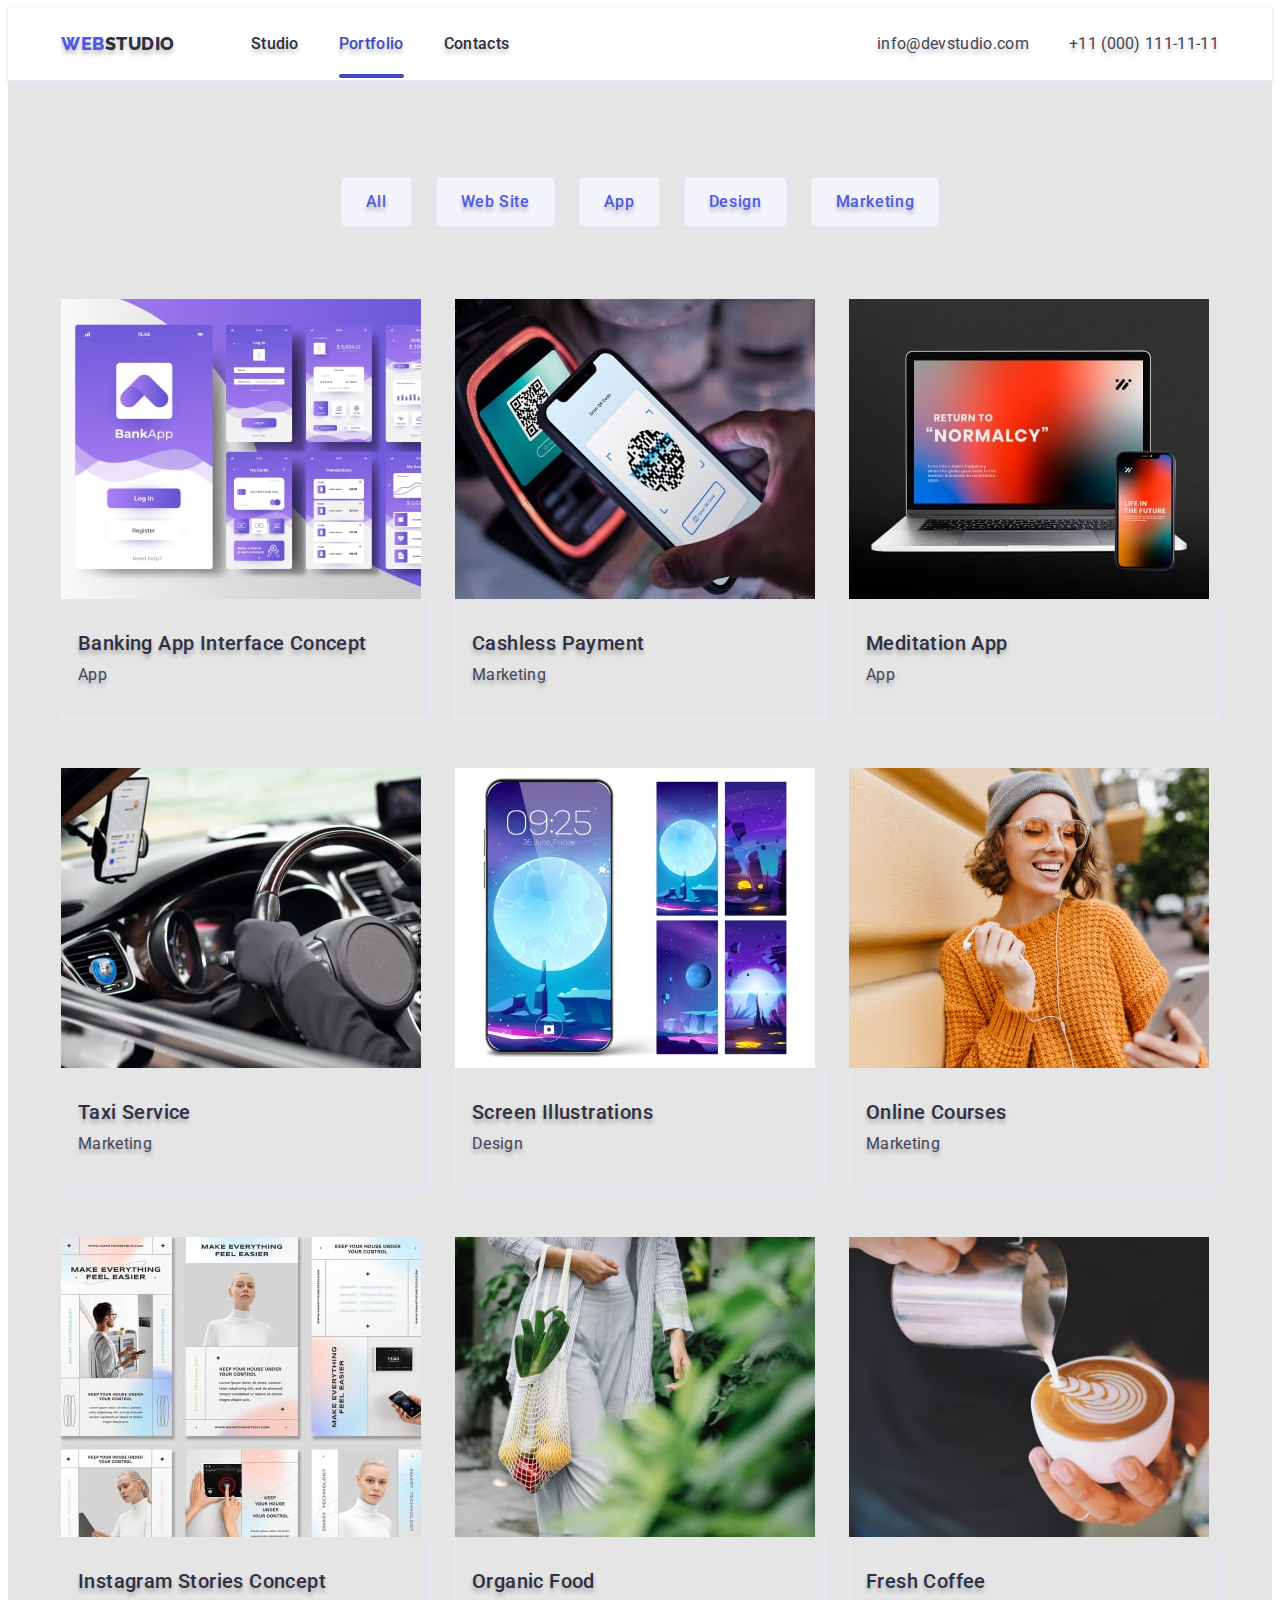
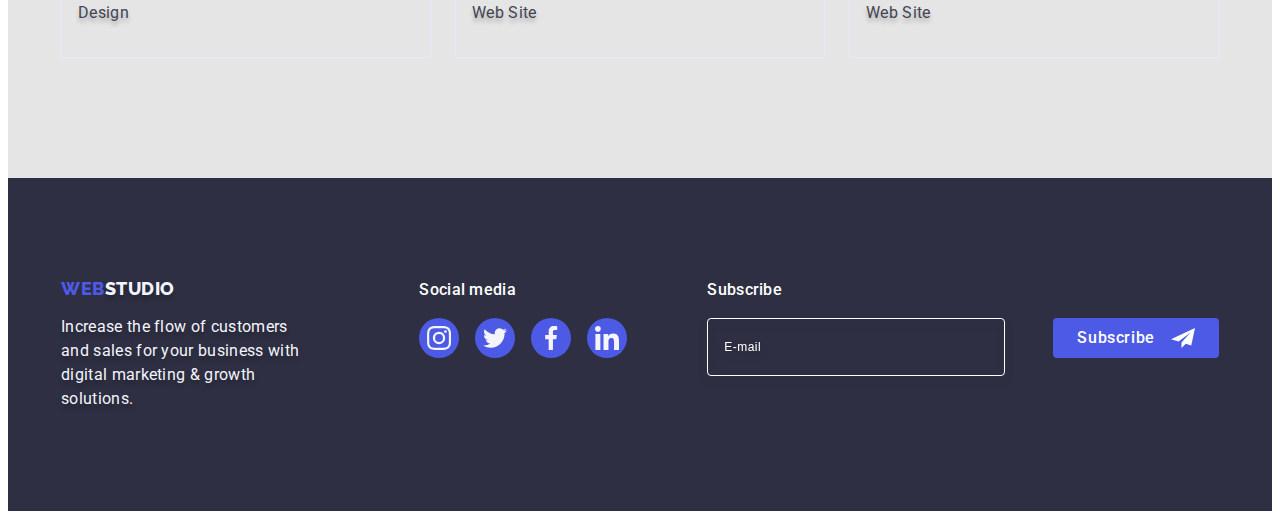
==== portfolio.html @ 4bad7f0a "Initial commit" ====
<!DOCTYPE html>
<html lang="en">
  <head>
    <meta charset="UTF-8" />
    <meta http-equiv="X-UA-Compatible" content="IE=edge" />
    <meta name="viewport" content="width=device-width, initial-scale=1.0" />
    <title>Portfolio</title>
    <link rel="preconnect" href="https://fonts.googleapis.com" />
    <link rel="preconnect" href="https://fonts.gstatic.com" crossorigin />
    <link
      href="https://fonts.googleapis.com/css2?family=Raleway:wght@800&family=Roboto:wght@400;500;700;900&display=swap"
      rel="stylesheet"
    />
    <link
      rel="stylesheet"
      href="https://cdnjs.cloudflare.com/ajax/libs/modern-normalize/2.0.0/modern-normalize.min.css"
      integrity="sha512-4xo8blKMVCiXpTaLzQSLSw3KFOVPWhm/TRtuPVc4WG6kUgjH6J03IBuG7JZPkcWMxJ5huwaBpOpnwYElP/m6wg=="
      crossorigin="anonymous"
      referrerpolicy="no-referrer"
    />
    <link rel="stylesheet" href="./css/styles.css" />
  </head>
  <body>
    <!-- Head_Portfolio -->
    <header class="header">
      <!-- Logotype -->
      <div class="container header-container">
        <nav class="navigation">
          <a class="style link" href="./index.html"
            >Web<span class="logo link">Studio</span></a
          >
          <!-- Menu navigation -->
          <ul class="menu list">
            <li class="menu-item">
              <a class="header-menu link" href="./index.html">Studio</a>
            </li>
            <li class="menu-item">
              <a class="header-menu link current" href="./portfolio.html"
                >Portfolio</a
              >
            </li>
            <li class="menu-item">
              <a class="header-menu link" href="">Contacts</a>
            </li>
          </ul>
        </nav>
        <!-- Contacts -->
        <address class="address">
          <ul class="address-contact list">
            <li class="address-item">
              <a class="contact link" href="mailto:info@devstudio.com"
                >info@devstudio.com</a
              >
            </li>
            <li class="address-item">
              <a class="contact link" href="tel:+110001111111"
                >+11 (000) 111-11-11</a
              >
            </li>
          </ul>
        </address>
      </div>
    </header>
    <!-- Filter Portfolio  -->
    <main class="portfolio-hero">
      <!-- Section_1_Portfolio-button -->
      <section class="commercial">
        <div class="container portfolio-container">
          <h1 class="visually-hidden">portfolio</h1>
          <ul class="portfolio-list list">
            <li class="portfolio-item">
              <button type="button" class="portfolio-btn">All</button>
            </li>
            <li class="portfolio-item">
              <button type="button" class="portfolio-btn">Web Site</button>
            </li>
            <li class="portfolio-item">
              <button type="button" class="portfolio-btn">App</button>
            </li>
            <li class="portfolio-item">
              <button type="button" class="portfolio-btn">Design</button>
            </li>
            <li class="portfolio-item">
              <button type="button" class="portfolio-btn">Marketing</button>
            </li>
          </ul>

          <!-- Section_2_Portfolio -->
          <ul class="commercial-list list">
            <li class="commercial-item">
              <a class="commercial-link link" href="./portfolio.html">
                <div class="commercial-box">
                  <img
                    class="commercial-image"
                    src="./images/maket_bankapp-min.jpg"
                    alt="Maket Bankapp photo"
                    width="360"
                    height="300"
                  />
                  <p class="commercial-text-box">
                    14 Stylish and User-Friendly App Design Concepts · Task
                    Manager App · Calorie Tracker App · Exotic Fruit Ecommerce
                    App · Cloud Storage App
                  </p>
                </div>
                <div class="commercial-portfolio">
                  <h2 class="commercial-subtitle">
                    Banking App Interface Concept
                  </h2>
                  <p class="commercial-text">App</p>
                </div>
              </a>
            </li>
            <li class="commercial-item">
              <a class="commercial-link link" href="./portfolio.html">
                <div class="commercial-box">
                  <img
                    class="commercial-image"
                    src="./images/qrscan-mobil.jpg"
                    alt="QR-scan Mobil"
                    width="360"
                    height="300"
                  />
                  <p class="commercial-text-box">
                    14 Stylish and User-Friendly App Design Concepts · Task
                    Manager App · Calorie Tracker App · Exotic Fruit Ecommerce
                    App · Cloud Storage App
                  </p>
                </div>
                <div class="commercial-portfolio">
                  <h2 class="commercial-subtitle">Cashless Payment</h2>
                  <p class="commercial-text">Marketing</p>
                </div>
              </a>
            </li>
            <li class="commercial-item">
              <a class="commercial-link link" href="./portfolio.html">
                <div class="commercial-box">
                  <img
                    class="commercial-image"
                    src="./images/pc_and_mobile.jpg"
                    alt="PC and Mobile"
                    width="360"
                    height="300"
                  />
                  <p class="commercial-text-box">
                    14 Stylish and User-Friendly App Design Concepts · Task
                    Manager App · Calorie Tracker App · Exotic Fruit Ecommerce
                    App · Cloud Storage App
                  </p>
                </div>
                <div class="commercial-portfolio">
                  <h2 class="commercial-subtitle">Meditation App</h2>
                  <p class="commercial-text">App</p>
                </div>
              </a>
            </li>

            <!-- Section_3_Portfolio -->

            <li class="commercial-item">
              <a class="commercial-link link" href="./portfolio.html">
                <div class="commercial-box">
                  <img
                    class="commercial-image"
                    src="./images/autogps.jpg"
                    alt="Taxi"
                    width="360"
                    height="300"
                  />
                  <p class="commercial-text-box">
                    14 Stylish and User-Friendly App Design Concepts · Task
                    Manager App · Calorie Tracker App · Exotic Fruit Ecommerce
                    App · Cloud Storage App
                  </p>
                </div>
                <div class="commercial-portfolio">
                  <h2 class="commercial-subtitle">Taxi Service</h2>
                  <p class="commercial-text">Marketing</p>
                </div></a
              >
            </li>
            <li class="commercial-item">
              <a class="commercial-link link" href="./portfolio.html">
                <div class="commercial-box">
                  <img
                    class="commercial-image"
                    src="./images/mobile_phone_theme.jpg"
                    alt="Mobile Theme"
                    width="360"
                    height="300"
                  />
                  <p class="commercial-text-box">
                    14 Stylish and User-Friendly App Design Concepts · Task
                    Manager App · Calorie Tracker App · Exotic Fruit Ecommerce
                    App · Cloud Storage App
                  </p>
                </div>
                <div class="commercial-portfolio">
                  <h2 class="commercial-subtitle">Screen Illustrations</h2>
                  <p class="commercial-text">Design</p>
                </div></a
              >
            </li>
            <li class="commercial-item">
              <a class="commercial-link link" href="./portfolio.html">
                <div class="commercial-box">
                  <img
                    class="commercial-image"
                    src="./images/girl_and_phone.jpg"
                    alt="girl and WiFi"
                    width="360"
                    height="300"
                  />
                  <p class="commercial-text-box">
                    14 Stylish and User-Friendly App Design Concepts · Task
                    Manager App · Calorie Tracker App · Exotic Fruit Ecommerce
                    App · Cloud Storage App
                  </p>
                </div>
                <div class="commercial-portfolio">
                  <h2 class="commercial-subtitle">Online Courses</h2>
                  <p class="commercial-text">Marketing</p>
                </div></a
              >
            </li>

            <!-- Section_4_Portfolio -->

            <li class="commercial-item">
              <a class="commercial-link link" href="./portfolio.html">
                <div class="commercial-box">
                  <img
                    class="commercial-image"
                    src="./images/smart_house.jpg"
                    alt="Smart House"
                    width="360"
                    height="300"
                  />
                  <p class="commercial-text-box">
                    14 Stylish and User-Friendly App Design Concepts · Task
                    Manager App · Calorie Tracker App · Exotic Fruit Ecommerce
                    App · Cloud Storage App
                  </p>
                </div>
                <div class="commercial-portfolio">
                  <h2 class="commercial-subtitle">Instagram Stories Concept</h2>
                  <p class="commercial-text">Design</p>
                </div></a
              >
            </li>
            <li class="commercial-item">
              <a class="commercial-link link" href="./portfolio.html">
                <div class="commercial-box">
                  <img
                    class="commercial-image"
                    src="./images/products.jpg"
                    alt="Products"
                    width="360"
                    height="300"
                  />
                  <p class="commercial-text-box">
                    14 Stylish and User-Friendly App Design Concepts · Task
                    Manager App · Calorie Tracker App · Exotic Fruit Ecommerce
                    App · Cloud Storage App
                  </p>
                </div>
                <div class="commercial-portfolio">
                  <h2 class="commercial-subtitle">Organic Food</h2>
                  <p class="commercial-text">Web Site</p>
                </div></a
              >
            </li>
            <li class="commercial-item">
              <a class="commercial-link link" href="./portfolio.html">
                <div class="commercial-box">
                  <img
                    class="commercial-image"
                    src="./images/cappuccino.jpg"
                    alt="Cappuccino"
                    width="360"
                    height="300"
                  />
                  <p class="commercial-text-box">
                    14 Stylish and User-Friendly App Design Concepts · Task
                    Manager App · Calorie Tracker App · Exotic Fruit Ecommerce
                    App · Cloud Storage App
                  </p>
                </div>
                <div class="commercial-portfolio">
                  <h2 class="commercial-subtitle">Fresh Coffee</h2>
                  <p class="commercial-text">Web Site</p>
                </div></a
              >
            </li>
          </ul>
        </div>
      </section>
    </main>
    <!-- Footer Portfolio  -->
    <footer class="footer">
      <div class="container footer-container">
        <div class="footer-section">
          <a class="style-footer link" href="./index.html"
            >Web<span class="logo-footer link">Studio</span></a
          >
          <p class="footer-text">
            Increase the flow of customers and sales for your business with
            digital marketing & growth solutions.
          </p>
        </div>
        <div class="footer-social-section">
          <p class="footer-social-text">Social media</p>
          <ul class="footer-social-list list">
            <li class="footer-social-item">
              <a class="footer-social-link link" href="">
                <svg class="social-icons" width="24" height="24">
                  <use href="./images/icons.svg#icon-instagram"></use>
                </svg>
              </a>
            </li>
            <li class="footer-social-item">
              <a class="footer-social-link link" href="">
                <svg class="social-icons" width="24" height="24">
                  <use href="./images/icons.svg#icon-twitter"></use>
                </svg>
              </a>
            </li>
            <li class="footer-social-item">
              <a class="footer-social-link link" href="">
                <svg class="social-icons" width="24" height="24">
                  <use href="./images/icons.svg#icon-facebook"></use>
                </svg>
              </a>
            </li>
            <li class="footer-social-item">
              <a class="footer-social-link link" href=""
                ><svg class="social-icons" width="24" height="24">
                  <use href="./images/icons.svg#icon-linkedin"></use>
                </svg>
              </a>
            </li>
          </ul>
        </div>
        <div class="footer-fotm">
          <p class="footer-form-text">Subscribe</p>
          <form class="footer-form-form">
            <label class="footer-form-email" for="footer-email">
              <input
                class="footer-input"
                type="email"
                name="email"
                id="footer-email"
                placeholder="E-mail"
              />
            </label>
            <button type="submit" class="footer-form-button">
              Subscribe
              <svg class="icon-telegram" width="24" height="24">
                <use href="./images/icons.svg#icon-telegram"></use>
              </svg>
            </button>
          </form>
        </div>
      </div>
    </footer>
  </body>
</html>
---- css/styles.css ----
:root {
  --color-iris: #4d5ae5;
  --color-ocean: #404bbf;
  --color-green: #31d0aa;
  --color-slate: #434455;
  --color-light-slate: #8e8f99;
  --color-cornflower: #e7e9fc;
  --color-cloud: #f4f4fd;
  --color-grey: #2e2f42;
  --color-white: #ffffff;
  --color-dairy: #fcfcfc;
  --light-background: #e5e5e5;
  --transition: 250ms cubic-bezier(0.4, 0, 0.2, 1);
}

.visually-hidden {
  position: absolute;
  width: 1px;
  height: 1px;
  margin: -1px;
  border: 0;
  padding: 0;
  white-space: nowrap;
  clip-path: inset(100%);
  clip: rect(0 0 0 0);
  overflow: hidden;
}

/** Базовий стиль */
body {
  font-family: 'Roboto', sans-serif;
  font-size: 16px;
  color: var(--color-grey);
  color: var(--color-slate);
  background-color: var(--color-white);
}

p,
h1,
h2,
h3,
h4,
h5,
h6 {
  margin-top: 0;
  margin-bottom: 0;
}

ul {
  margin-top: 0;
  margin-bottom: 0;
  padding-left: 0;
}

img {
  display: block;
}

.container {
  width: 100px;
  min-width: 1158px;
  padding: 0 15px;
  margin: 0 auto;
}

.header-container {
  display: flex;
  justify-content: space-between;
}

.link {
  text-decoration: none;
}

.list {
  list-style-type: none;
}

.header {
  background-color: var(--color-white);
  border-bottom: 1px solid var(--color-cornflower);
  box-shadow: 0px 2px 1px rgba(46, 47, 66, 0.08),
    0px 1px 1px rgba(46, 47, 66, 0.16), 0px 1px 6px rgba(46, 47, 66, 0.08);
}

.navigation {
  display: flex;
  justify-content: space-between;
  align-items: center;
}

/**Оформлення логотипу */
.style {
  font-family: 'Raleway', sans-serif;
  font-size: 18px;
  text-transform: uppercase;
  font-weight: 800;
  line-height: 1.17;
  margin-right: 76px;
  display: inline-block;
  color: var(--color-iris);
  letter-spacing: 0.03em;
  text-shadow: 0px 4px 4px rgba(0, 0, 0, 0.25);
}

/** друга частина логотипу */
.logo {
  font-family: 'Raleway', sans-serif;
  font-style: normal;
  font-size: 18px;
  text-transform: uppercase;
  font-weight: 800;
  line-height: 1.17;
  letter-spacing: 0.03em;
  color: var(--color-grey);
  text-shadow: 0px 4px 4px rgba(0, 0, 0, 0.25);
}

/** Логотип Studio у футері */
.logo-footer {
  font-family: 'Raleway', sans-serif;
  font-style: normal;
  font-size: 18px;
  text-transform: uppercase;
  font-weight: 800;
  line-height: 1.17;
  color: var(--color-cloud);
  letter-spacing: 0.03em;
  text-shadow: 0px 4px 4px rgba(0, 0, 0, 0.25);
}

/** Меню навігації-посилання */

.menu {
  font-family: 'Roboto', sans-serif;
  display: flex;
  flex-grow: 1;
  gap: 40px;
}

.menu-item {}

.header-menu {
  padding: 24px 0;
  font-weight: 500;
  font-size: 16px;
  line-height: 1.5;
  letter-spacing: 0.02em;
  color: var(--color-grey);
  text-shadow: 0px 4px 4px rgba(0, 0, 0, 0.25);
  transition: color 250ms linear;
}

.header-menu:hover,
.header-menu:focus {
  color: var(--color-ocean);
}

/*! Нижня полоска */
.current {
  position: relative;
  color: var(--color-ocean);
  transition: color 250ms cubic-bezier(0.4, 0, 0.2, 1);
}

.current::after {
  content: '';
  position: absolute;
  background-color: var(--color-ocean);
  border-radius: 2px;
  width: 100%;
  height: 4px;
  left: 0;
  bottom: -1px;
}

/** Контакті */
.address {
  font-style: normal;
}

.address-contact {
  display: flex;
  margin-left: 0;
  gap: 40px;
}

.address-item {
  padding: 24px 0;
}

.contact {
  font-family: 'Roboto', sans-serif;
  font-size: 16px;
  line-height: 1.5;
  letter-spacing: 0.02em;
  color: var(--color-slate);
  text-shadow: 0px 4px 4px rgba(0, 0, 0, 0.25);
  transition: color 250ms cubic-bezier(0.4, 0, 0.2, 1);
}

.contact:hover,
.contact:focus {
  color: var(--color-ocean);
  text-shadow: 0px 4px 4px rgba(0, 0, 0, 0.25);
}

/** Баннер секція 1 */
.hero {
  filter: drop-shadow(0px 4px 4px rgba(0, 0, 0, 0.25));
}

/** Заливка банера */
.banner-hero {
  padding: 188px 0;
  background-color: var(--color-grey);
  background-image: linear-gradient(rgba(46, 47, 66, 0.7),
      rgba(46, 47, 66, 0.7)),
    url(../images/people-office.jpg);
  background-repeat: no-repeat;
  background-position: center;
  background-size: cover;
  max-width: 1440px;
  margin: 0 auto;
}

.hero-container {
  display: flex;
  flex-direction: column;
  padding: 0 316px;
}

/** Текст банера */
.hero-title {
  font-weight: 700;
  font-size: 56px;
  line-height: 1.07;
  text-align: center;
  letter-spacing: 0.02em;
  max-width: 496px;
  padding-bottom: 48px;
  color: var(--color-white);
  text-shadow: 0px 4px 4px rgba(0, 0, 0, 0.25);
}

/** Кнопка банера */
.hero-btn {
  font-family: 'Roboto', sans-serif;
  font-weight: 500;
  font-size: 16px;
  line-height: 1.5;
  letter-spacing: 0.04em;
  display: block;
  min-width: 169px;
  height: 56px;
  border: none;
  border-radius: 4px;
  margin: 0 auto;
  padding: 16px 32px;
  gap: 10px;
  box-shadow: 0px 4px 4px rgba(0, 0, 0, 0.15);
  color: var(--color-white);
  background-color: var(--color-iris);
  transition: background-color 250ms cubic-bezier(0.4, 0, 0.2, 1);
  cursor: pointer;
}

.hero-btn:hover,
.hero-btn:focus {
  font-weight: 600;
  font-size: 16px;
  line-height: 1.19;
  letter-spacing: 0.04em;
  color: var(--color-white);
  background-color: var(--color-ocean);
}

/** Секція 2 Бенефис */

.benefits {
  padding-top: 120px;
  padding-bottom: 120px;
  background: var(--light-background);
  filter: drop-shadow(0px 4px 4px rgba(0, 0, 0, 0.25));
}

.benefits-container {}

.benefits-list {
  display: flex;
  gap: 24px;
}

.benefits-item {
  width: calc((100% - 72px) / 4);
}

.icon-benefits {
  width: 264px;
  height: 112px;
  background-color: var(--color-cloud);
  border-radius: 4px;
  display: flex;
  align-items: center;
  justify-content: center;
  margin-bottom: 8px;
}

.benefits-subtitle {
  font-weight: 500;
  font-size: 20px;
  line-height: 1.2;
  letter-spacing: 0.02em;
  color: var(--color-grey);
  text-shadow: 0px 4px 4px rgba(0, 0, 0, 0.25);
  margin-bottom: 8px;
}

.benefits-text {
  font-size: 16px;
  line-height: 1.5;
  letter-spacing: 0.02em;
  color: var(--color-slate);
  text-shadow: 0px 4px 4px rgba(0, 0, 0, 0.25);
}

/** Секція 3 digital */
.digital {
  padding-bottom: 120px;
  background: var(--light-background);
  filter: drop-shadow(0px 4px 4px rgba(0, 0, 0, 0.25));
}

.container-digital {
  display: block;
  margin: 0 auto;
}

.digital-title {
  font-weight: 700;
  font-size: 36px;
  line-height: 1.11;
  text-align: center;
  letter-spacing: 0.02em;
  margin-bottom: 72px;
  text-transform: capitalize;
  color: var(--color-grey);
  text-shadow: 0px 4px 4px rgba(0, 0, 0, 0.25);
}

.digital-list {
  display: flex;
  gap: 24px;
}

.digital-item {
  width: calc((100% - 48) / 3);
}

/** Секція 4 Команда */
.team {
  padding: 120px 0;
  background-color: var(--color-cloud);
  filter: drop-shadow(0px 4px 4px rgba(0, 0, 0, 0.25));
}

.team-container {}

.team-title {
  margin-bottom: 72px;
  text-align: center;
  font-weight: 700;
  font-size: 36px;
  line-height: 1.11;
  letter-spacing: 0.02em;
  text-transform: capitalize;
  color: var(--color-grey);
  text-shadow: 0px 4px 4px rgba(0, 0, 0, 0.25);
}

.team-list {
  display: flex;
  gap: 24px;
}

.our-team {
  padding: 32px 0;
}

.team-item {
  width: calc((100% - 72px) / 4);
  border-radius: 0px 0px 4px 4px;
  background-color: var(--color-white);
  box-shadow: 0px 1px 6px rgba(46, 47, 66, 0.08),
    0px 1px 1px rgba(46, 47, 66, 0.16), 0px 2px 1px rgba(46, 47, 66, 0.08);
}

.team-subtitle {
  text-align: center;
  margin-bottom: 8px;
  font-weight: 500;
  font-size: 20px;
  line-height: 1.2;
  letter-spacing: 0.02em;
  color: var(--color-grey);
  text-shadow: 0px 4px 4px rgba(0, 0, 0, 0.25);
}

.team-text {
  text-align: center;
  font-size: 16px;
  line-height: 1.5;
  letter-spacing: 0.02em;
  color: var(--color-slate);
  text-shadow: 0px 4px 4px rgba(0, 0, 0, 0.25);
}

.team-icon-list {
  display: flex;
  justify-content: center;
  margin-top: 8px;
  gap: 24px;
}

.team-icon-item {
  width: 40px;
  height: 40px;
}

.team-icon-link {
  width: 100%;
  height: 100%;
  background-color: var(--color-iris);
  padding: 12px;
  border-radius: 50%;
  display: flex;
  align-items: center;
  justify-content: center;
  transition: background-color var(--transition);
  color: var(--color-cloud);
}

.team-icon-link:hover,
.team-icon-link:focus {
  background-color: var(--color-ocean);
}

.team-icon {
  fill: currentColor;
}

/*! Customers */

.customers {
  padding-top: 120px;
  padding-bottom: 120px;
}

.container-customers {}

.customers-list {
  display: flex;
  gap: 24px;
}

.customers-item {
  width: 168px;
  height: 88px;
}

.customers-link {
  width: 100%;
  height: 100%;
  border: 1px solid var(--color-light-slate);
  color: var(--color-light-slate);
  border-radius: 4px;
  display: flex;
  align-items: center;
  justify-content: center;
  transition: border-color 250ms cubic-bezier(0.4, 0, 0.2, 1),
    color 250ms cubic-bezier(0.4, 0, 0.2, 1);
}

.customers-icon {
  fill: currentColor;

}

.customers-link:hover,
.customers-link:focus {
  color: var(--color-ocean);
  border-color: var(--color-ocean);
}

/** Абзац у футері */
.footer {
  padding: 100px 0;
  background-color: var(--color-grey);
}

.footer-container {
  display: flex;
  align-items: baseline;
}

.footer-section {
  margin-right: 120px;
}

.style-footer {
  font-family: 'Raleway', sans-serif;
  font-weight: 800;
  font-size: 18px;
  line-height: 1.17;
  letter-spacing: 0.03em;
  color: var(--color-iris);
  text-transform: uppercase;
  margin-right: 76px;
  display: inline-block;
  margin-bottom: 16px;
}

/*! Футер соц іконки */
.footer-social-text {
  font-weight: 500;
  line-height: 1.5;
  letter-spacing: 0.02em;
  color: var(--color-white);
  margin-bottom: 16px;
}

.footer-social-list {
  display: flex;
  gap: 16px;
}

.footer-text {
  max-width: 264px;
  font-size: 16px;
  line-height: 1.5;
  letter-spacing: 0.02em;
  color: var(--color-cloud);
  text-shadow: 0px 4px 4px rgba(0, 0, 0, 0.25);
}

.footer-social-item {
  width: 40px;
  height: 40px;
}

.footer-social-link {
  background-color: var(--color-iris);
  width: 100%;
  height: 100%;
  border-radius: 50%;
  display: flex;
  align-items: center;
  justify-content: center;
  transition: background-color var(--transition);
  color: var(--color-cloud);
}

.footer-social-link:hover,
.footer-social-link:focus {
  background-color: var(--color-green);
}

.social-icons {
  fill: currentColor;
}

/*! Футер форма та кнопка  */

.footer-fotm {
  margin-left: 80px;
}

.footer-form-text {
  font-weight: 500;
  font-size: 16px;
  line-height: 1.5;
  letter-spacing: 0.02em;
  color: #ffffff;
  margin-bottom: 16px;

}

.footer-form-form {
  display: flex;
  gap: 24px;
}

.footer-form-email {}

.footer-input {
  display: block;
  font-size: 12px;
  line-height: 1.5;
  letter-spacing: 0.04em;
  border: 1px solid #ffffff;
  filter: drop-shadow(0px 4px 4px rgba(0, 0, 0, 0.15));
  border-radius: 4px;
  background-color: transparent;
  margin-right: 24px;
  padding: 8px 16px;
  color: #ffffff;
  width: 264px;
  height: 40px;
}

.footer-input::placeholder {
  font-size: 12px;
  line-height: 2;
  letter-spacing: 0.04em;
  color: #ffffff;
}

.footer-form-button {
  font-family: "Roboto", sans-serif;
  font-weight: 500;
  font-size: 16px;
  line-height: 1.5;
  letter-spacing: 0.04em;
  color: #ffffff;
  background-color: #4d5ae5;
  padding: 10px 24px;
  border: none;
  border-radius: 4px;
  display: flex;
  cursor: pointer;
  justify-content: center;
  align-items: center;
  height: 40px;
  min-width: 165px;

}

.footer-form-button:hover,
.footer-form-button:focus {
  background-color: var(--focus-color);
  box-shadow: 0px 3px 1px rgba(0, 0, 0, 0.1), 0px 2px 1px rgba(0, 0, 0, 0.08),
    0px 2px 2px rgba(0, 0, 0, 0.12);
}

.icon-telegram {
  fill: #ffffff;
  margin-left: 16px;
}


/*! Сторінка Портфоліо */

/*? Логотип портфоліо */
.portfolio-style {
  font-family: 'Raleway', sans-serif;
  font-style: normal;
  font-size: 18px;
  text-transform: uppercase;
  font-weight: 800;
  line-height: 1.17;
  margin-right: 76px;
  color: var(--color-iris);
  letter-spacing: 0.03em;
  text-shadow: 0px 4px 4px rgba(0, 0, 0, 0.25);
}

.portfolio-menu {
  display: flex;
  gap: 40px;
}

.portfolio-menu-item {
  padding: 24px 0;
}

.portfolio-header-menu {
  font-family: 'Roboto', sans-serif;
  font-style: normal;
  text-transform: capitalize;
  font-weight: 500;
  font-size: 16px;
  line-height: 1.5;
  letter-spacing: 0.02em;
  color: var(--color-grey);
  text-shadow: 0px 4px 4px rgba(0, 0, 0, 0.25);
}

.portfolio-header-menu:hover,
.portfolio-header-menu:focus {
  color: var(--color-ocean);
  box-shadow: 0px 1px 6px rgba(46, 47, 66, 0.08),
    0px 1px 1px rgba(46, 47, 66, 0.16), 0px 2px 1px rgba(46, 47, 66, 0.08);
}

.portfolio-header-menu:active {
  color: var(--color-white);
  background-color: var(--color-ocean);
}

/*? Секція 1 Кнопки портфоліо */
.portfolio-container {}

.portfolio-hero {}

.portfolio-list {
  display: flex;
  justify-content: center;
  gap: 24px;
  margin-bottom: 72px;
}

.portfolio-item {}

.portfolio-btn {
  font-family: 'Roboto', sans-serif;
  font-weight: 500;
  font-size: 16px;
  line-height: 1.5;
  color: var(--color-iris);
  text-shadow: 0px 4px 4px rgba(0, 0, 0, 0.25);
  background-color: var(--color-cloud);
  cursor: pointer;
  align-content: center;
  padding: 12px 24px;
  border: 1px solid var(--color-cornflower);
  border-radius: 4px;
  letter-spacing: 0.04em;
  transition: color 250ms cubic-bezier(0.4, 0, 0.2, 1),
    background-color 250ms cubic-bezier(0.4, 0, 0.2, 1),
    border-color 250ms cubic-bezier(0.4, 0, 0.2, 1),
    box-shadow 250ms cubic-bezier(0.4, 0, 0.2, 1);
}

.portfolio-btn:hover,
.portfolio-btn:focus {
  color: var(--color-white);
  background-color: var(--color-ocean);
  border: 1px solid transparent;
  box-shadow: 0px 3px 1px rgba(0, 0, 0, 0.1), 0px 2px 1px rgba(0, 0, 0, 0.08),
    0px 2px 2px rgba(0, 0, 0, 0.12);
}

.portfolio-btn:active {
  color: var(--color-white);
  background-color: var(--color-ocean);
  text-shadow: 0px 4px 4px rgba(0, 0, 0, 0.25);
}

/*? Секція 2 Реклама Портфоліо*/
.commercial {
  display: flex;
  flex-wrap: wrap;
  justify-content: center;
  padding-top: 96px;
  padding-bottom: 120px;
  background: var(--light-background);
}

.commercial-list {
  flex-wrap: wrap;
  display: flex;
  column-gap: 24px;
  row-gap: 48px;
}

.commercial-item {
  transition: box-shadow 250ms cubic-bezier(0.4, 0, 0.2, 1);
  width: calc((100% - 48px) / 3);
}

.commercial-link {
  display: block;
  transition: box-shadow 250ms cubic-bezier(0.4, 0, 0.2, 1);
}

.commercial-link:hover {
  box-shadow: 0px 1px 6px rgba(46, 47, 66, 0.08),
    0px 1px 1px rgba(46, 47, 66, 0.16), 0px 2px 1px rgba(46, 47, 66, 0.08);
}

.commercial-link:focus {
  box-shadow: 0px 1px 6px rgba(46, 47, 66, 0.08),
    0px 1px 1px rgba(46, 47, 66, 0.16), 0px 2px 1px rgba(46, 47, 66, 0.08);
}

.commercial-link:focus .commercial-text-box,
.commercial-link:hover .commercial-text-box {
  transform: translateY(0%);
  box-shadow: 0px 1px 6px rgba(46, 47, 66, 0.08),
    0px 1px 1px rgba(46, 47, 66, 0.16), 0px 2px 1px rgba(46, 47, 66, 0.08);
}

.commercial-box {
  position: relative;
  overflow: hidden;
}

.commercial-image {}

.commercial-text-box {
  position: absolute;
  top: 0;
  left: 0;
  font-size: 16px;
  line-height: 1.5;
  letter-spacing: 0.02em;
  text-shadow: 0px 4px 4px rgba(0, 0, 0, 0.25);
  color: var(--color-cloud);
  padding: 40px 32px;
  background-color: var(--color-iris);
  height: 100%;
  width: 100%;
  transform: translateY(100%);

  transition: transform 250ms cubic-bezier(0.4, 0, 0.2, 1);
}

.commercial-portfolio {
  padding: 32px 16px;
  border: 1px solid var(--color-cornflower);
  border-top: none;
}

.commercial-subtitle {
  font-weight: 500;
  font-size: 20px;
  line-height: 1.2;
  letter-spacing: 0.02em;
  color: var(--color-grey);
  text-shadow: 0px 4px 4px rgba(0, 0, 0, 0.25);
  margin-bottom: 8px;
}

.commercial-text {
  font-size: 16px;
  line-height: 1.5;
  letter-spacing: 0.02em;
  color: var(--color-slate);
  text-shadow: 0px 4px 4px rgba(0, 0, 0, 0.25);
}

/*! Затемнення (подкладка) */

.backdrop {
  position: fixed;
  top: 0;
  z-index: 999;
  width: 100%;
  height: 100%;
  background-color: rgba(46, 47, 66, 0.4);
  transition: opacity var(--transition), visibility var(--transition);
}

.backdrop.is-hidden .modal {
  transform: translate(-50%, -50%) scale(0);
}

/*! Модальне вікно */
.modal {
  position: absolute;
  transform: translate(-50%, -50%) scale(1);
  transition: transform var(--transition);
  left: 50%;
  top: 50%;
  width: 408px;
  min-height: 584px;
  background-color: var(--color-dairy);
  box-shadow: 0px 1px 1px rgba(0, 0, 0, 0.14), 0px 1px 3px rgba(0, 0, 0, 0.12),
    0px 2px 1px rgba(0, 0, 0, 0.2);
  border-radius: 4px;
}

.is-hidden {
  visibility: hidden;
  opacity: 0;
  pointer-events: none;
}

.modal-btn {
  width: 24px;
  height: 24px;
  background-color: var(--color-cornflower);
  border: 1px solid rgba(0, 0, 0, 0.1);
  border-radius: 50%;
  position: absolute;
  right: 24px;
  top: 24px;
  cursor: pointer;
  display: flex;
  align-items: center;
  justify-content: center;
  padding: 0;
  transition: background-color 250ms cubic-bezier(0.4, 0, 0.2, 1),
    border 250ms cubic-bezier(0.4, 0, 0.2, 1);
}

.modal-btn:hover {
  border: none;
  background-color: #404bbf;
}

.modal-btn:focus {
  border: none;
  background-color: #404bbf;
}

.modal-btn:hover .modal-cross,
.modal-btn:focus .modal-cross {
  fill: #ffffff;
}

.modal-cross {
  transition: fill 250ms cubic-bezier(0.4, 0, 0.2, 1);
}

/*! Заголовок модального вікна */

.modal-container {
  padding: 72px 24px 24px 24px;
}

.modal-title {
  font-family: 'Roboto';
  font-weight: 500;
  font-size: 16px;
  line-height: 1.5;
  text-align: center;
  letter-spacing: 0.02em;
  margin-bottom: 16px;
  color: #2e2f42;
  text-shadow: 0px 4px 4px rgba(0, 0, 0, 0.25);
}

/*! Форми модалки */

.modal-field {
  margin-bottom: 8px;
}

.modal-label {
  font-size: 12px;
  line-height: 1.17;
  letter-spacing: 0.04em;
  color: #8e8f99;
  display: block;
  margin-bottom: 4px;
}

.input-wrap {
  position: relative;
}

.modal-input {
  width: 100%;
  height: 40px;
  border: 1px solid rgba(46, 47, 66, 0.4);
  border-radius: 4px;
  background-color: transparent;
  margin-bottom: 8px;
  padding-left: 38px;
  display: block;
  outline: transparent;
  transition: border-color 250ms cubic-bezier(0.4, 0, 0.2, 1);
}


.input-icon {
  position: absolute;
  left: 16px;
  top: 50%;
  transform: translateY(-50%);
  transition: fill 250ms cubic-bezier(0.4, 0, 0.2, 1);
}

.modal-input:focus {
  border-color: #4d5ae5;
}

.modal-input:focus+.input-icon {
  fill: #4d5ae5;
}
/*! comment */
.modal-comment {
  display: flex;
  flex-direction: column;
  gap: 4px;
  margin-bottom: 16px;
}

.modal-textarea {
  width: 100%;
  height: 120px;
  font-size: 12px;
  line-height: 1.17;
  letter-spacing: 0.04em;
  border-radius: 4px;
  background-color: transparent;
  padding: 8px 16px;
  outline: transparent;
  border: 1px solid rgba(46, 47, 66, 0.4);
  resize: none;
  color: rgba(46, 47, 66, 0.4);
  transition: border-color 250ms cubic-bezier(0.4, 0, 0.2, 1);
}

.modal-textarea:focus {
  border-color: #4d5ae5;
}
/*! checkbox  */
.modal-textarea::placeholder {
  font-size: 12px;
  line-height: 1.17;
  letter-spacing: 0.04em;
  color: rgba(46, 47, 66, 0.4);
}

.checkbox-box {
	margin-bottom: 24px;
}
.privacy-checkbox {
}
.privacy-checkbox:checked + .privacy-label > .checkbox-box-svg {
	background-color: #404bbf;
	border: none;
	fill: #f4f4fd;
}
.privacy-link {
	color: #4d5ae5;
	text-decoration: underline;
	display: inline-block;
	margin-left: 3px;
}
.checkbox-box-svg {
	margin-right: 8px;
	width: 16px;
	height: 16px;
	border: 1px solid rgba(46, 47, 66, 0.4);
	border-radius: 2px;
	transition: background-color 250ms cubic-bezier(0.4, 0, 0.2, 1), border 250ms cubic-bezier(0.4, 0, 0.2, 1),
		fill 250ms cubic-bezier(0.4, 0, 0.2, 1);
	display: inline-flex;
	align-items: center;
	justify-content: center;
	fill: transparent;
}
.checkbox-svg {
}
.privacy-label {
	font-size: 12px;
	line-height: 1.17;
	letter-spacing: 0.04em;
	color: #8e8f99;
	display: block;
}
/*? modal-button */
.modal-button {
  position: absolute;
  display: block;
  min-width: 169px;
  height: 56px;
  font-family: 'Roboto', sans-serif;
  font-size: 16px;
  font-weight: 500;
  margin-left: 94px;
  background-color: #4d5ae5;
  border: none;
  box-shadow: 0px 4px 4px rgba(0, 0, 0, 0.15);
  border-radius: 4px;
  line-height: 1.5;
  cursor: pointer;
  letter-spacing: 0.04em;
  color: #ffffff;
  transition: background-color 250ms cubic-bezier(0.4, 0, 0.2, 1);
}
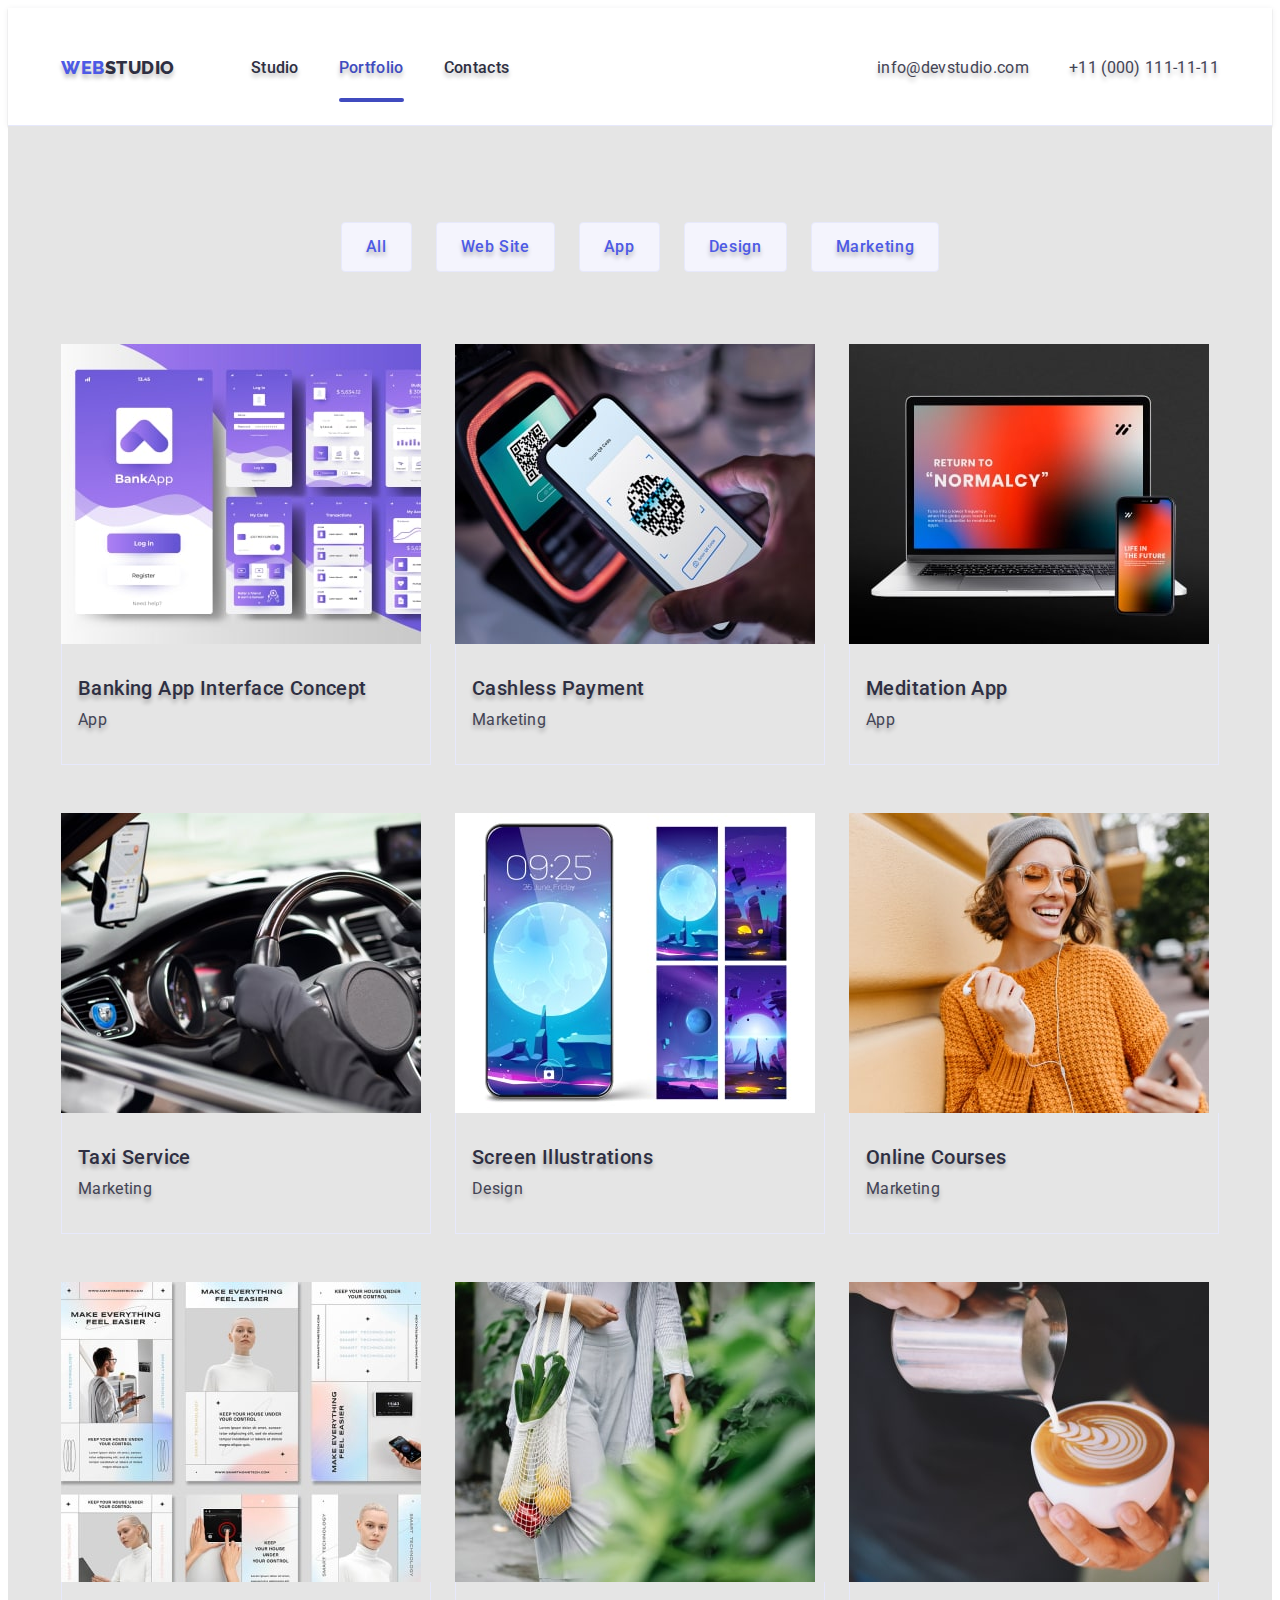
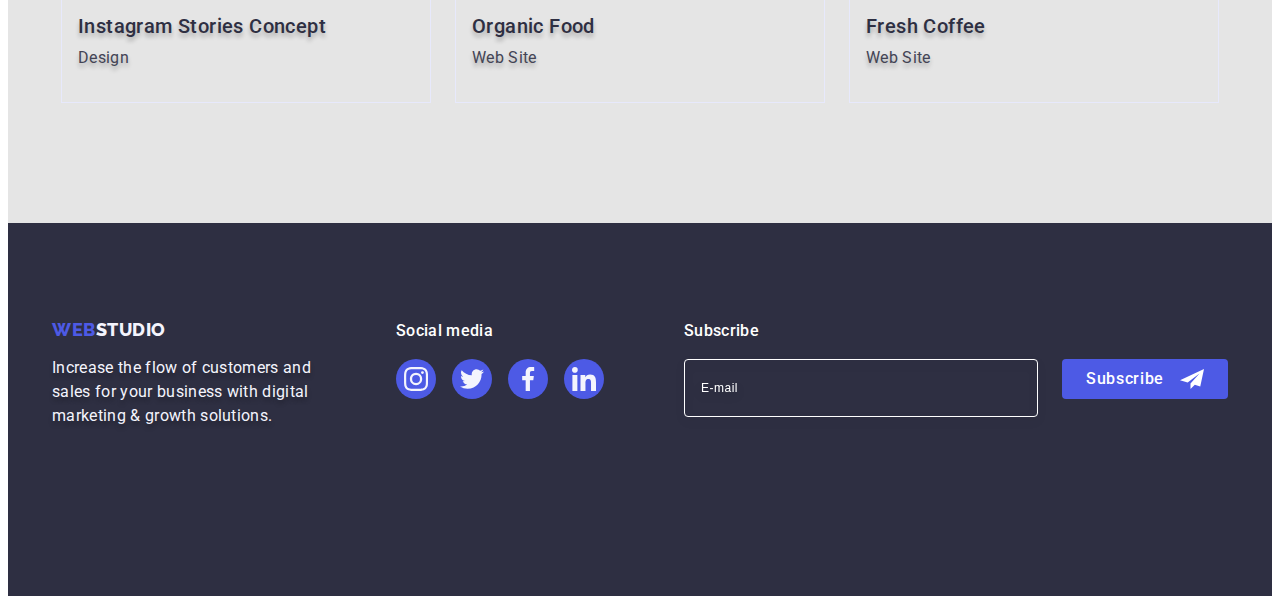
==== commit 3d39f511: "hommework-06" ====
--- a/portfolio.html
+++ b/portfolio.html
@@ -1,368 +1,301 @@
 <!DOCTYPE html>
 <html lang="en">
-  <head>
-    <meta charset="UTF-8" />
-    <meta http-equiv="X-UA-Compatible" content="IE=edge" />
-    <meta name="viewport" content="width=device-width, initial-scale=1.0" />
-    <title>Portfolio</title>
-    <link rel="preconnect" href="https://fonts.googleapis.com" />
-    <link rel="preconnect" href="https://fonts.gstatic.com" crossorigin />
-    <link
-      href="https://fonts.googleapis.com/css2?family=Raleway:wght@800&family=Roboto:wght@400;500;700;900&display=swap"
-      rel="stylesheet"
-    />
-    <link
-      rel="stylesheet"
-      href="https://cdnjs.cloudflare.com/ajax/libs/modern-normalize/2.0.0/modern-normalize.min.css"
-      integrity="sha512-4xo8blKMVCiXpTaLzQSLSw3KFOVPWhm/TRtuPVc4WG6kUgjH6J03IBuG7JZPkcWMxJ5huwaBpOpnwYElP/m6wg=="
-      crossorigin="anonymous"
-      referrerpolicy="no-referrer"
-    />
-    <link rel="stylesheet" href="./css/styles.css" />
-  </head>
-  <body>
-    <!-- Head_Portfolio -->
-    <header class="header">
-      <!-- Logotype -->
-      <div class="container header-container">
-        <nav class="navigation">
-          <a class="style link" href="./index.html"
-            >Web<span class="logo link">Studio</span></a
-          >
-          <!-- Menu navigation -->
-          <ul class="menu list">
-            <li class="menu-item">
-              <a class="header-menu link" href="./index.html">Studio</a>
-            </li>
-            <li class="menu-item">
-              <a class="header-menu link current" href="./portfolio.html"
-                >Portfolio</a
-              >
-            </li>
-            <li class="menu-item">
-              <a class="header-menu link" href="">Contacts</a>
-            </li>
-          </ul>
-        </nav>
-        <!-- Contacts -->
-        <address class="address">
-          <ul class="address-contact list">
-            <li class="address-item">
-              <a class="contact link" href="mailto:info@devstudio.com"
-                >info@devstudio.com</a
-              >
-            </li>
-            <li class="address-item">
-              <a class="contact link" href="tel:+110001111111"
-                >+11 (000) 111-11-11</a
-              >
-            </li>
-          </ul>
-        </address>
+
+<head>
+  <meta charset="UTF-8" />
+  <meta http-equiv="X-UA-Compatible" content="IE=edge" />
+  <meta name="viewport" content="width=device-width, initial-scale=1.0" />
+  <title>Portfolio</title>
+  <link rel="preconnect" href="https://fonts.googleapis.com" />
+  <link rel="preconnect" href="https://fonts.gstatic.com" crossorigin />
+  <link href="https://fonts.googleapis.com/css2?family=Raleway:wght@800&family=Roboto:wght@400;500;700;900&display=swap"
+    rel="stylesheet" />
+  <link rel="stylesheet" href="https://cdnjs.cloudflare.com/ajax/libs/modern-normalize/2.0.0/modern-normalize.min.css"
+    integrity="sha512-4xo8blKMVCiXpTaLzQSLSw3KFOVPWhm/TRtuPVc4WG6kUgjH6J03IBuG7JZPkcWMxJ5huwaBpOpnwYElP/m6wg=="
+    crossorigin="anonymous" referrerpolicy="no-referrer" />
+  <link rel="stylesheet" href="./css/styles.css" />
+  <link rel="stylesheet" href="./css/media.css" />
+</head>
+
+<body>
+  <!-- Head_Portfolio -->
+  <header class="header">
+    <!-- Logotype -->
+    <div class="container header-container">
+      <nav class="navigation">
+        <a class="style link" href="./index.html">Web<span class="logo link">Studio</span></a>
+        <!-- Menu navigation -->
+        <ul class="menu list">
+          <li class="menu-item">
+            <a class="header-menu link" href="./index.html">Studio</a>
+          </li>
+          <li class="menu-item">
+            <a class="header-menu link current" href="./portfolio.html">Portfolio</a>
+          </li>
+          <li class="menu-item">
+            <a class="header-menu link" href="">Contacts</a>
+          </li>
+        </ul>
+      </nav>
+      <!-- Contacts -->
+      <address class="address">
+        <ul class="address-contact list">
+          <li class="address-item">
+            <a class="contact link" href="mailto:info@devstudio.com">info@devstudio.com</a>
+          </li>
+          <li class="address-item">
+            <a class="contact link" href="tel:+110001111111">+11 (000) 111-11-11</a>
+          </li>
+        </ul>
+      </address>
+    </div>
+  </header>
+  <!-- Filter Portfolio  -->
+  <main class="portfolio-hero">
+    <!-- Section_1_Portfolio-button -->
+    <section class="commercial">
+      <div class="container portfolio-container">
+        <h1 class="visually-hidden">portfolio</h1>
+        <ul class="portfolio-list list">
+          <li class="portfolio-item">
+            <button type="button" class="portfolio-btn">All</button>
+          </li>
+          <li class="portfolio-item">
+            <button type="button" class="portfolio-btn">Web Site</button>
+          </li>
+          <li class="portfolio-item">
+            <button type="button" class="portfolio-btn">App</button>
+          </li>
+          <li class="portfolio-item">
+            <button type="button" class="portfolio-btn">Design</button>
+          </li>
+          <li class="portfolio-item">
+            <button type="button" class="portfolio-btn">Marketing</button>
+          </li>
+        </ul>
+
+        <!-- Section_2_Portfolio -->
+        <ul class="commercial-list list">
+          <li class="commercial-item">
+            <a class="commercial-link link" href="./portfolio.html">
+              <div class="commercial-box">
+                <img class="commercial-image" src="./images/maket_bankapp-min.jpg" alt="Maket Bankapp photo" width="360"
+                  height="300" />
+                <p class="commercial-text-box">
+                  14 Stylish and User-Friendly App Design Concepts · Task
+                  Manager App · Calorie Tracker App · Exotic Fruit Ecommerce
+                  App · Cloud Storage App
+                </p>
+              </div>
+              <div class="commercial-portfolio">
+                <h2 class="commercial-subtitle">
+                  Banking App Interface Concept
+                </h2>
+                <p class="commercial-text">App</p>
+              </div>
+            </a>
+          </li>
+          <li class="commercial-item">
+            <a class="commercial-link link" href="./portfolio.html">
+              <div class="commercial-box">
+                <img class="commercial-image" src="./images/qrscan-mobil.jpg" alt="QR-scan Mobil" width="360"
+                  height="300" />
+                <p class="commercial-text-box">
+                  14 Stylish and User-Friendly App Design Concepts · Task
+                  Manager App · Calorie Tracker App · Exotic Fruit Ecommerce
+                  App · Cloud Storage App
+                </p>
+              </div>
+              <div class="commercial-portfolio">
+                <h2 class="commercial-subtitle">Cashless Payment</h2>
+                <p class="commercial-text">Marketing</p>
+              </div>
+            </a>
+          </li>
+          <li class="commercial-item">
+            <a class="commercial-link link" href="./portfolio.html">
+              <div class="commercial-box">
+                <img class="commercial-image" src="./images/pc_and_mobile.jpg" alt="PC and Mobile" width="360"
+                  height="300" />
+                <p class="commercial-text-box">
+                  14 Stylish and User-Friendly App Design Concepts · Task
+                  Manager App · Calorie Tracker App · Exotic Fruit Ecommerce
+                  App · Cloud Storage App
+                </p>
+              </div>
+              <div class="commercial-portfolio">
+                <h2 class="commercial-subtitle">Meditation App</h2>
+                <p class="commercial-text">App</p>
+              </div>
+            </a>
+          </li>
+
+          <!-- Section_3_Portfolio -->
+
+          <li class="commercial-item">
+            <a class="commercial-link link" href="./portfolio.html">
+              <div class="commercial-box">
+                <img class="commercial-image" src="./images/autogps.jpg" alt="Taxi" width="360" height="300" />
+                <p class="commercial-text-box">
+                  14 Stylish and User-Friendly App Design Concepts · Task
+                  Manager App · Calorie Tracker App · Exotic Fruit Ecommerce
+                  App · Cloud Storage App
+                </p>
+              </div>
+              <div class="commercial-portfolio">
+                <h2 class="commercial-subtitle">Taxi Service</h2>
+                <p class="commercial-text">Marketing</p>
+              </div>
+            </a>
+          </li>
+          <li class="commercial-item">
+            <a class="commercial-link link" href="./portfolio.html">
+              <div class="commercial-box">
+                <img class="commercial-image" src="./images/mobile_phone_theme.jpg" alt="Mobile Theme" width="360"
+                  height="300" />
+                <p class="commercial-text-box">
+                  14 Stylish and User-Friendly App Design Concepts · Task
+                  Manager App · Calorie Tracker App · Exotic Fruit Ecommerce
+                  App · Cloud Storage App
+                </p>
+              </div>
+              <div class="commercial-portfolio">
+                <h2 class="commercial-subtitle">Screen Illustrations</h2>
+                <p class="commercial-text">Design</p>
+              </div>
+            </a>
+          </li>
+          <li class="commercial-item">
+            <a class="commercial-link link" href="./portfolio.html">
+              <div class="commercial-box">
+                <img class="commercial-image" src="./images/girl_and_phone.jpg" alt="girl and WiFi" width="360"
+                  height="300" />
+                <p class="commercial-text-box">
+                  14 Stylish and User-Friendly App Design Concepts · Task
+                  Manager App · Calorie Tracker App · Exotic Fruit Ecommerce
+                  App · Cloud Storage App
+                </p>
+              </div>
+              <div class="commercial-portfolio">
+                <h2 class="commercial-subtitle">Online Courses</h2>
+                <p class="commercial-text">Marketing</p>
+              </div>
+            </a>
+          </li>
+
+          <!-- Section_4_Portfolio -->
+
+          <li class="commercial-item">
+            <a class="commercial-link link" href="./portfolio.html">
+              <div class="commercial-box">
+                <img class="commercial-image" src="./images/smart_house.jpg" alt="Smart House" width="360"
+                  height="300" />
+                <p class="commercial-text-box">
+                  14 Stylish and User-Friendly App Design Concepts · Task
+                  Manager App · Calorie Tracker App · Exotic Fruit Ecommerce
+                  App · Cloud Storage App
+                </p>
+              </div>
+              <div class="commercial-portfolio">
+                <h2 class="commercial-subtitle">Instagram Stories Concept</h2>
+                <p class="commercial-text">Design</p>
+              </div>
+            </a>
+          </li>
+          <li class="commercial-item">
+            <a class="commercial-link link" href="./portfolio.html">
+              <div class="commercial-box">
+                <img class="commercial-image" src="./images/products.jpg" alt="Products" width="360" height="300" />
+                <p class="commercial-text-box">
+                  14 Stylish and User-Friendly App Design Concepts · Task
+                  Manager App · Calorie Tracker App · Exotic Fruit Ecommerce
+                  App · Cloud Storage App
+                </p>
+              </div>
+              <div class="commercial-portfolio">
+                <h2 class="commercial-subtitle">Organic Food</h2>
+                <p class="commercial-text">Web Site</p>
+              </div>
+            </a>
+          </li>
+          <li class="commercial-item">
+            <a class="commercial-link link" href="./portfolio.html">
+              <div class="commercial-box">
+                <img class="commercial-image" src="./images/cappuccino.jpg" alt="Cappuccino" width="360" height="300" />
+                <p class="commercial-text-box">
+                  14 Stylish and User-Friendly App Design Concepts · Task
+                  Manager App · Calorie Tracker App · Exotic Fruit Ecommerce
+                  App · Cloud Storage App
+                </p>
+              </div>
+              <div class="commercial-portfolio">
+                <h2 class="commercial-subtitle">Fresh Coffee</h2>
+                <p class="commercial-text">Web Site</p>
+              </div>
+            </a>
+          </li>
+        </ul>
       </div>
-    </header>
-    <!-- Filter Portfolio  -->
-    <main class="portfolio-hero">
-      <!-- Section_1_Portfolio-button -->
-      <section class="commercial">
-        <div class="container portfolio-container">
-          <h1 class="visually-hidden">portfolio</h1>
-          <ul class="portfolio-list list">
-            <li class="portfolio-item">
-              <button type="button" class="portfolio-btn">All</button>
-            </li>
-            <li class="portfolio-item">
-              <button type="button" class="portfolio-btn">Web Site</button>
-            </li>
-            <li class="portfolio-item">
-              <button type="button" class="portfolio-btn">App</button>
-            </li>
-            <li class="portfolio-item">
-              <button type="button" class="portfolio-btn">Design</button>
-            </li>
-            <li class="portfolio-item">
-              <button type="button" class="portfolio-btn">Marketing</button>
-            </li>
-          </ul>
-
-          <!-- Section_2_Portfolio -->
-          <ul class="commercial-list list">
-            <li class="commercial-item">
-              <a class="commercial-link link" href="./portfolio.html">
-                <div class="commercial-box">
-                  <img
-                    class="commercial-image"
-                    src="./images/maket_bankapp-min.jpg"
-                    alt="Maket Bankapp photo"
-                    width="360"
-                    height="300"
-                  />
-                  <p class="commercial-text-box">
-                    14 Stylish and User-Friendly App Design Concepts · Task
-                    Manager App · Calorie Tracker App · Exotic Fruit Ecommerce
-                    App · Cloud Storage App
-                  </p>
-                </div>
-                <div class="commercial-portfolio">
-                  <h2 class="commercial-subtitle">
-                    Banking App Interface Concept
-                  </h2>
-                  <p class="commercial-text">App</p>
-                </div>
-              </a>
-            </li>
-            <li class="commercial-item">
-              <a class="commercial-link link" href="./portfolio.html">
-                <div class="commercial-box">
-                  <img
-                    class="commercial-image"
-                    src="./images/qrscan-mobil.jpg"
-                    alt="QR-scan Mobil"
-                    width="360"
-                    height="300"
-                  />
-                  <p class="commercial-text-box">
-                    14 Stylish and User-Friendly App Design Concepts · Task
-                    Manager App · Calorie Tracker App · Exotic Fruit Ecommerce
-                    App · Cloud Storage App
-                  </p>
-                </div>
-                <div class="commercial-portfolio">
-                  <h2 class="commercial-subtitle">Cashless Payment</h2>
-                  <p class="commercial-text">Marketing</p>
-                </div>
-              </a>
-            </li>
-            <li class="commercial-item">
-              <a class="commercial-link link" href="./portfolio.html">
-                <div class="commercial-box">
-                  <img
-                    class="commercial-image"
-                    src="./images/pc_and_mobile.jpg"
-                    alt="PC and Mobile"
-                    width="360"
-                    height="300"
-                  />
-                  <p class="commercial-text-box">
-                    14 Stylish and User-Friendly App Design Concepts · Task
-                    Manager App · Calorie Tracker App · Exotic Fruit Ecommerce
-                    App · Cloud Storage App
-                  </p>
-                </div>
-                <div class="commercial-portfolio">
-                  <h2 class="commercial-subtitle">Meditation App</h2>
-                  <p class="commercial-text">App</p>
-                </div>
-              </a>
-            </li>
-
-            <!-- Section_3_Portfolio -->
-
-            <li class="commercial-item">
-              <a class="commercial-link link" href="./portfolio.html">
-                <div class="commercial-box">
-                  <img
-                    class="commercial-image"
-                    src="./images/autogps.jpg"
-                    alt="Taxi"
-                    width="360"
-                    height="300"
-                  />
-                  <p class="commercial-text-box">
-                    14 Stylish and User-Friendly App Design Concepts · Task
-                    Manager App · Calorie Tracker App · Exotic Fruit Ecommerce
-                    App · Cloud Storage App
-                  </p>
-                </div>
-                <div class="commercial-portfolio">
-                  <h2 class="commercial-subtitle">Taxi Service</h2>
-                  <p class="commercial-text">Marketing</p>
-                </div></a
-              >
-            </li>
-            <li class="commercial-item">
-              <a class="commercial-link link" href="./portfolio.html">
-                <div class="commercial-box">
-                  <img
-                    class="commercial-image"
-                    src="./images/mobile_phone_theme.jpg"
-                    alt="Mobile Theme"
-                    width="360"
-                    height="300"
-                  />
-                  <p class="commercial-text-box">
-                    14 Stylish and User-Friendly App Design Concepts · Task
-                    Manager App · Calorie Tracker App · Exotic Fruit Ecommerce
-                    App · Cloud Storage App
-                  </p>
-                </div>
-                <div class="commercial-portfolio">
-                  <h2 class="commercial-subtitle">Screen Illustrations</h2>
-                  <p class="commercial-text">Design</p>
-                </div></a
-              >
-            </li>
-            <li class="commercial-item">
-              <a class="commercial-link link" href="./portfolio.html">
-                <div class="commercial-box">
-                  <img
-                    class="commercial-image"
-                    src="./images/girl_and_phone.jpg"
-                    alt="girl and WiFi"
-                    width="360"
-                    height="300"
-                  />
-                  <p class="commercial-text-box">
-                    14 Stylish and User-Friendly App Design Concepts · Task
-                    Manager App · Calorie Tracker App · Exotic Fruit Ecommerce
-                    App · Cloud Storage App
-                  </p>
-                </div>
-                <div class="commercial-portfolio">
-                  <h2 class="commercial-subtitle">Online Courses</h2>
-                  <p class="commercial-text">Marketing</p>
-                </div></a
-              >
-            </li>
-
-            <!-- Section_4_Portfolio -->
-
-            <li class="commercial-item">
-              <a class="commercial-link link" href="./portfolio.html">
-                <div class="commercial-box">
-                  <img
-                    class="commercial-image"
-                    src="./images/smart_house.jpg"
-                    alt="Smart House"
-                    width="360"
-                    height="300"
-                  />
-                  <p class="commercial-text-box">
-                    14 Stylish and User-Friendly App Design Concepts · Task
-                    Manager App · Calorie Tracker App · Exotic Fruit Ecommerce
-                    App · Cloud Storage App
-                  </p>
-                </div>
-                <div class="commercial-portfolio">
-                  <h2 class="commercial-subtitle">Instagram Stories Concept</h2>
-                  <p class="commercial-text">Design</p>
-                </div></a
-              >
-            </li>
-            <li class="commercial-item">
-              <a class="commercial-link link" href="./portfolio.html">
-                <div class="commercial-box">
-                  <img
-                    class="commercial-image"
-                    src="./images/products.jpg"
-                    alt="Products"
-                    width="360"
-                    height="300"
-                  />
-                  <p class="commercial-text-box">
-                    14 Stylish and User-Friendly App Design Concepts · Task
-                    Manager App · Calorie Tracker App · Exotic Fruit Ecommerce
-                    App · Cloud Storage App
-                  </p>
-                </div>
-                <div class="commercial-portfolio">
-                  <h2 class="commercial-subtitle">Organic Food</h2>
-                  <p class="commercial-text">Web Site</p>
-                </div></a
-              >
-            </li>
-            <li class="commercial-item">
-              <a class="commercial-link link" href="./portfolio.html">
-                <div class="commercial-box">
-                  <img
-                    class="commercial-image"
-                    src="./images/cappuccino.jpg"
-                    alt="Cappuccino"
-                    width="360"
-                    height="300"
-                  />
-                  <p class="commercial-text-box">
-                    14 Stylish and User-Friendly App Design Concepts · Task
-                    Manager App · Calorie Tracker App · Exotic Fruit Ecommerce
-                    App · Cloud Storage App
-                  </p>
-                </div>
-                <div class="commercial-portfolio">
-                  <h2 class="commercial-subtitle">Fresh Coffee</h2>
-                  <p class="commercial-text">Web Site</p>
-                </div></a
-              >
-            </li>
-          </ul>
-        </div>
-      </section>
-    </main>
-    <!-- Footer Portfolio  -->
-    <footer class="footer">
-      <div class="container footer-container">
-        <div class="footer-section">
-          <a class="style-footer link" href="./index.html"
-            >Web<span class="logo-footer link">Studio</span></a
-          >
-          <p class="footer-text">
-            Increase the flow of customers and sales for your business with
-            digital marketing & growth solutions.
-          </p>
-        </div>
-        <div class="footer-social-section">
-          <p class="footer-social-text">Social media</p>
-          <ul class="footer-social-list list">
-            <li class="footer-social-item">
-              <a class="footer-social-link link" href="">
-                <svg class="social-icons" width="24" height="24">
-                  <use href="./images/icons.svg#icon-instagram"></use>
-                </svg>
-              </a>
-            </li>
-            <li class="footer-social-item">
-              <a class="footer-social-link link" href="">
-                <svg class="social-icons" width="24" height="24">
-                  <use href="./images/icons.svg#icon-twitter"></use>
-                </svg>
-              </a>
-            </li>
-            <li class="footer-social-item">
-              <a class="footer-social-link link" href="">
-                <svg class="social-icons" width="24" height="24">
-                  <use href="./images/icons.svg#icon-facebook"></use>
-                </svg>
-              </a>
-            </li>
-            <li class="footer-social-item">
-              <a class="footer-social-link link" href=""
-                ><svg class="social-icons" width="24" height="24">
-                  <use href="./images/icons.svg#icon-linkedin"></use>
-                </svg>
-              </a>
-            </li>
-          </ul>
-        </div>
-        <div class="footer-fotm">
-          <p class="footer-form-text">Subscribe</p>
-          <form class="footer-form-form">
-            <label class="footer-form-email" for="footer-email">
-              <input
-                class="footer-input"
-                type="email"
-                name="email"
-                id="footer-email"
-                placeholder="E-mail"
-              />
-            </label>
-            <button type="submit" class="footer-form-button">
-              Subscribe
-              <svg class="icon-telegram" width="24" height="24">
-                <use href="./images/icons.svg#icon-telegram"></use>
+    </section>
+  </main>
+  <!-- Footer Portfolio  -->
+  <footer class="footer">
+    <div class="container footer-container">
+      <div class="footer-section">
+        <a class="style-footer link" href="./index.html">Web<span class="logo-footer link">Studio</span></a>
+        <p class="footer-text">
+          Increase the flow of customers and sales for your business with
+          digital marketing & growth solutions.
+        </p>
+      </div>
+      <div class="footer-social-section">
+        <p class="footer-social-text">Social media</p>
+        <ul class="footer-social-list list">
+          <li class="footer-social-item">
+            <a class="footer-social-link link" href="">
+              <svg class="social-icons" width="24" height="24">
+                <use href="./images/icons.svg#icon-instagram"></use>
               </svg>
-            </button>
-          </form>
-        </div>
+            </a>
+          </li>
+          <li class="footer-social-item">
+            <a class="footer-social-link link" href="">
+              <svg class="social-icons" width="24" height="24">
+                <use href="./images/icons.svg#icon-twitter"></use>
+              </svg>
+            </a>
+          </li>
+          <li class="footer-social-item">
+            <a class="footer-social-link link" href="">
+              <svg class="social-icons" width="24" height="24">
+                <use href="./images/icons.svg#icon-facebook"></use>
+              </svg>
+            </a>
+          </li>
+          <li class="footer-social-item">
+            <a class="footer-social-link link" href=""><svg class="social-icons" width="24" height="24">
+                <use href="./images/icons.svg#icon-linkedin"></use>
+              </svg>
+            </a>
+          </li>
+        </ul>
       </div>
-    </footer>
-  </body>
-</html>
+      <div class="footer-fotm">
+        <p class="footer-form-text">Subscribe</p>
+        <form class="footer-form-form">
+          <label class="footer-form-email" for="footer-email">
+            <input class="footer-input" type="email" name="email" id="footer-email" placeholder="E-mail" />
+          </label>
+          <button type="submit" class="footer-form-button">
+            Subscribe
+            <svg class="icon-telegram" width="24" height="24">
+              <use href="./images/icons.svg#icon-telegram"></use>
+            </svg>
+          </button>
+        </form>
+      </div>
+    </div>
+  </footer>
+</body>
+
+</html>--- a/css/styles.css
+++ b/css/styles.css
@@ -13,6 +13,12 @@
   --transition: 250ms cubic-bezier(0.4, 0, 0.2, 1);
 }
 
+/*! технічний блок HIDE потім потрібно видалити  */
+
+.hide {
+  display: none;
+}
+
 .visually-hidden {
   position: absolute;
   width: 1px;
@@ -57,8 +63,7 @@
 }
 
 .container {
-  width: 100px;
-  min-width: 1158px;
+  max-width: 1158px;
   padding: 0 15px;
   margin: 0 auto;
 }
@@ -66,6 +71,7 @@
 .header-container {
   display: flex;
   justify-content: space-between;
+  align-items: center;
 }
 
 .link {
@@ -74,9 +80,12 @@
 
 .list {
   list-style-type: none;
+
 }
 
 .header {
+  padding-top: 24px;
+  padding-bottom: 24px;
   background-color: var(--color-white);
   border-bottom: 1px solid var(--color-cornflower);
   box-shadow: 0px 2px 1px rgba(46, 47, 66, 0.08),
@@ -118,15 +127,15 @@
 
 /** Логотип Studio у футері */
 .logo-footer {
-  font-family: 'Raleway', sans-serif;
+  /* font-family: 'Raleway', sans-serif;
   font-style: normal;
   font-size: 18px;
   text-transform: uppercase;
   font-weight: 800;
-  line-height: 1.17;
+  line-height: 1.17; */
   color: var(--color-cloud);
-  letter-spacing: 0.03em;
-  text-shadow: 0px 4px 4px rgba(0, 0, 0, 0.25);
+  /* letter-spacing: 0.03em;
+  text-shadow: 0px 4px 4px rgba(0, 0, 0, 0.25); */
 }
 
 /** Меню навігації-посилання */
@@ -180,7 +189,8 @@
 }
 
 .address-contact {
-  display: flex;
+  display: none;
+  /* display: flex; */
   margin-left: 0;
   gap: 40px;
 }
@@ -205,6 +215,144 @@
   text-shadow: 0px 4px 4px rgba(0, 0, 0, 0.25);
 }
 
+/*! Button-mobil, menu-mobil */
+.menu-toggle {
+  min-height: 40px;
+  min-width: 40px;
+  display: flex;
+  align-items: center;
+  justify-content: center;
+  margin: 0;
+  padding: 0;
+  background-color: #ffffff;
+  cursor: pointer;
+  border: none;
+  border-radius: 50%;
+  outline: none;
+}
+
+.menu-toggle:hover,
+.menu-toggle:focus {
+  background-color: rgba(0, 0, 0, 0.1);
+}
+
+.menu-toggle-close {
+  display: flex;
+  padding: 8px;
+  background: #e7e9fc11;
+  border: 1px solid #2e2f421e;
+  stroke-opacity: 0.1;
+  border-radius: 50%;
+}
+
+.menu-container {
+  position: fixed;
+  top: 0;
+  left: 0;
+  overflow: auto;
+  width: 100vw;
+  height: 100vh;
+  padding: 32px;
+  background-color: #ffffff;
+  z-index: 999;
+  transform: translateX(100%);
+  transition: transform 250ms ease-in-out;
+  display: flex;
+  flex-direction: column;
+  justify-content: space-between;
+  padding-top: 40px;
+  margin-bottom: 48px;
+  gap: 20px;
+}
+
+.menu-container.is-open {
+  transform: translateX(0);
+}
+
+.menu-container .menu-toggle {
+  position: absolute;
+  top: 16px;
+  right: 16px;
+  color: #fff;
+}
+
+.mobile-menu {
+  padding: 0;
+  margin: 0;
+  list-style: none;
+}
+
+.mobile-menu .link {
+  display: block;
+  padding: 10px;
+  text-decoration: none;
+}
+
+.mobile-menu-link {
+  display: block;
+  max-width: 353px;
+  font-weight: 700;
+  font-size: 36px;
+  line-height: 1.11;
+  letter-spacing: 0.02em;
+  text-transform: capitalize;
+  color: #2e2f42;
+  font-style: normal;
+}
+
+.current-mobile {
+  color: #404bbf;
+}
+
+.mobile-list-item {
+  margin-bottom: 40px;
+}
+
+.mobile-address-style {
+  font-style: normal;
+  font-weight: 700;
+  font-size: 36px;
+  line-height: 1.11;
+  letter-spacing: 0.02em;
+  text-transform: capitalize;
+  color: #4d5ae5;
+}
+
+.mobile-address-item {
+  margin-bottom: 48px;
+}
+
+.mobile-item-link {
+  font-style: normal;
+  font-weight: 500;
+  font-size: 20px;
+  line-height: 1.2;
+  letter-spacing: 0.02em;
+  color: #434455;
+}
+
+.mobile-icons {
+  display: flex;
+  max-width: 328px;
+  justify-content: space-between;
+}
+
+.mobile-menu-icons-svg {
+  width: 100%;
+  height: 100%;
+  background-color: #4d5ae5;
+  padding: 8px;
+  border-radius: 50%;
+  display: flex;
+  align-items: center;
+  justify-content: center;
+  transition: background-color 250ms cubic-bezier(0.4, 0, 0.2, 1);
+}
+
+.mobile-icons-svg {
+  fill: #f4f4fd;
+}
+
 /** Баннер секція 1 */
 .hero {
   filter: drop-shadow(0px 4px 4px rgba(0, 0, 0, 0.25));
@@ -212,33 +360,38 @@
 
 /** Заливка банера */
 .banner-hero {
-  padding: 188px 0;
+  padding: 112px 0;
   background-color: var(--color-grey);
   background-image: linear-gradient(rgba(46, 47, 66, 0.7),
       rgba(46, 47, 66, 0.7)),
-    url(../images/people-office.jpg);
+    url(../images/people-office-mobile.jpg);
   background-repeat: no-repeat;
   background-position: center;
   background-size: cover;
-  max-width: 1440px;
+  /* max-width: 1440px; */
   margin: 0 auto;
 }
 
 .hero-container {
   display: flex;
   flex-direction: column;
-  padding: 0 316px;
+  padding: 0 54px;
+  flex-direction: column;
 }
 
 /** Текст банера */
 .hero-title {
   font-weight: 700;
-  font-size: 56px;
-  line-height: 1.07;
+  font-size: 36px;
+  /* font-size: 56px; */
+  /* line-height: 1.07; */
+  line-height: 1.11;
   text-align: center;
   letter-spacing: 0.02em;
   max-width: 496px;
-  padding-bottom: 48px;
+  margin: 0 auto;
+  margin-bottom: 72px;
+  /* padding-bottom: 48px; */
   color: var(--color-white);
   text-shadow: 0px 4px 4px rgba(0, 0, 0, 0.25);
 }
@@ -267,12 +420,13 @@
 
 .hero-btn:hover,
 .hero-btn:focus {
-  font-weight: 600;
+  /* font-weight: 600;
   font-size: 16px;
   line-height: 1.19;
   letter-spacing: 0.04em;
-  color: var(--color-white);
+  color: var(--color-white); */
   background-color: var(--color-ocean);
+  box-shadow: 0px 4px 4px rgba(0, 0, 0, 0.15);
 }
 
 /** Секція 2 Бенефис */
@@ -288,35 +442,76 @@
 
 .benefits-list {
   display: flex;
-  gap: 24px;
-}
+  flex-wrap: wrap;
+  flex-direction: column;
+  gap: 72px 24px;
+
+}
+
+/*! Медіа правило */
+@media screen and (min-width: 768px) {
+  .benefits-list {
+    flex-direction: row;
+  }
+}
+
 
 .benefits-item {
-  width: calc((100% - 72px) / 4);
+  /* width: calc((100% - 72px) / 4); */
+}
+
+/*! Медіа правило */
+@media screen and (min-width: 768px) {
+  .benefits-item {
+    flex-basis: calc((100% - 24px) / 2);
+  }
+}
+
+/*! Медіа правило */
+@media screen and (min-width: 1024px) {
+  .benefits-item {
+    flex-basis: calc((100% - 72px) / 4);
+  }
 }
 
 .icon-benefits {
-  width: 264px;
+  /* width: 264px; */
   height: 112px;
   background-color: var(--color-cloud);
   border-radius: 4px;
-  display: flex;
+  /* display: flex; */
+  display: none;
   align-items: center;
   justify-content: center;
   margin-bottom: 8px;
 }
 
+/*! Медіа правило */
+@media screen and (min-width: 1024px) {
+  .icon-benefits {
+    display: flex;
+  }
+}
+
 .benefits-subtitle {
-  font-weight: 500;
-  font-size: 20px;
-  line-height: 1.2;
-  letter-spacing: 0.02em;
+  /* font-weight: 500; */
+  /* font-size: 20px;
+  line-height: 1.2; */
+  font-family: Roboto;
+  font-size: 36px;
+  font-weight: 700;
+  line-height: 1.11;
+  /* letter-spacing: 0.02em; */
   color: var(--color-grey);
   text-shadow: 0px 4px 4px rgba(0, 0, 0, 0.25);
   margin-bottom: 8px;
+  text-align: center;
+  letter-spacing: 0.72px;
+  text-transform: capitalize;
 }
 
 .benefits-text {
+  font-family: Roboto;
   font-size: 16px;
   line-height: 1.5;
   letter-spacing: 0.02em;
@@ -349,17 +544,21 @@
 }
 
 .digital-list {
+  /* flex-direction: column; */
+  justify-content: center;
+  align-items: center;
   display: flex;
   gap: 24px;
 }
 
 .digital-item {
-  width: calc((100% - 48) / 3);
+  /* width: calc((100% - 48px) / 3); */
 }
 
 /** Секція 4 Команда */
 .team {
-  padding: 120px 0;
+  /* padding: 120px 0; */
+  padding: 96px;
   background-color: var(--color-cloud);
   filter: drop-shadow(0px 4px 4px rgba(0, 0, 0, 0.25));
 }
@@ -380,7 +579,12 @@
 
 .team-list {
   display: flex;
-  gap: 24px;
+  flex-wrap: wrap;
+  /* flex-direction: column; */
+  justify-content: center;
+  align-items: center;
+  gap: 72px;
+  /* gap: 24px; */
 }
 
 .our-team {
@@ -388,11 +592,16 @@
 }
 
 .team-item {
-  width: calc((100% - 72px) / 4);
+  /* width: calc((100% - 72px) / 4); */
+  flex-basis: calc((100% - 216px) / 4);
   border-radius: 0px 0px 4px 4px;
   background-color: var(--color-white);
   box-shadow: 0px 1px 6px rgba(46, 47, 66, 0.08),
     0px 1px 1px rgba(46, 47, 66, 0.16), 0px 2px 1px rgba(46, 47, 66, 0.08);
+  justify-content: center;
+  align-items: center;
+  display: flex;
+  flex-direction: column;
 }
 
 .team-subtitle {
@@ -452,20 +661,26 @@
 /*! Customers */
 
 .customers {
-  padding-top: 120px;
-  padding-bottom: 120px;
+  /* padding-top: 120px;
+  padding-bottom: 120px; */
+  padding: 96px 0;
 }
 
 .container-customers {}
 
 .customers-list {
   display: flex;
-  gap: 24px;
+  /* gap: 24px; */
+  flex-wrap: wrap;
+  justify-content: center;
+  align-items: center;
+  gap: 72px 16px;
 }
 
 .customers-item {
-  width: 168px;
+  /* width: 168px; */
   height: 88px;
+  flex-basis: calc((100% - 16px) / 2);
 }
 
 .customers-link {
@@ -474,6 +689,7 @@
   border: 1px solid var(--color-light-slate);
   color: var(--color-light-slate);
   border-radius: 4px;
+  padding: 16px 32px;
   display: flex;
   align-items: center;
   justify-content: center;
@@ -494,17 +710,22 @@
 
 /** Абзац у футері */
 .footer {
-  padding: 100px 0;
+  padding: 96px 0;
   background-color: var(--color-grey);
 }
 
 .footer-container {
-  display: flex;
-  align-items: baseline;
+  flex-direction: column;
+  justify-content: center;
+  align-items: center;
+  display: flex;
+  gap: 72px;
+  /* align-items: baseline; */
 }
 
 .footer-section {
-  margin-right: 120px;
+  text-align: center;
+  /* margin-right: 120px; */
 }
 
 .style-footer {
@@ -515,13 +736,25 @@
   letter-spacing: 0.03em;
   color: var(--color-iris);
   text-transform: uppercase;
-  margin-right: 76px;
+  /* margin-right: 76px; */
   display: inline-block;
   margin-bottom: 16px;
 }
 
+.footer-text {
+  max-width: 264px;
+  font-size: 16px;
+  line-height: 1.5;
+  letter-spacing: 0.02em;
+  text-align: left;
+  color: var(--color-cloud);
+  text-shadow: 0px 4px 4px rgba(0, 0, 0, 0.25);
+  margin-bottom: 72px;
+}
+
 /*! Футер соц іконки */
 .footer-social-text {
+  text-align: center;
   font-weight: 500;
   line-height: 1.5;
   letter-spacing: 0.02em;
@@ -530,18 +763,12 @@
 }
 
 .footer-social-list {
+  justify-content: center;
   display: flex;
   gap: 16px;
 }
 
-.footer-text {
-  max-width: 264px;
-  font-size: 16px;
-  line-height: 1.5;
-  letter-spacing: 0.02em;
-  color: var(--color-cloud);
-  text-shadow: 0px 4px 4px rgba(0, 0, 0, 0.25);
-}
+
 
 .footer-social-item {
   width: 40px;
@@ -572,7 +799,7 @@
 /*! Футер форма та кнопка  */
 
 .footer-fotm {
-  margin-left: 80px;
+  /* margin-left: 80px; */
 }
 
 .footer-form-text {
@@ -582,12 +809,14 @@
   letter-spacing: 0.02em;
   color: #ffffff;
   margin-bottom: 16px;
-
+  text-align: center;
 }
 
 .footer-form-form {
   display: flex;
-  gap: 24px;
+  /* gap: 24px; */
+  gap: 16px;
+  flex-direction: column;
 }
 
 .footer-form-email {}
@@ -601,17 +830,17 @@
   filter: drop-shadow(0px 4px 4px rgba(0, 0, 0, 0.15));
   border-radius: 4px;
   background-color: transparent;
-  margin-right: 24px;
+  /* margin-right: 24px; */
   padding: 8px 16px;
   color: #ffffff;
-  width: 264px;
+  min-width: 320px;
   height: 40px;
 }
 
 .footer-input::placeholder {
-  font-size: 12px;
+  /* font-size: 12px;
   line-height: 2;
-  letter-spacing: 0.04em;
+  letter-spacing: 0.04em; */
   color: #ffffff;
 }
 
@@ -632,6 +861,7 @@
   align-items: center;
   height: 40px;
   min-width: 165px;
+  margin: 0 auto;
 
 }
 
@@ -848,6 +1078,7 @@
   width: 100%;
   height: 100%;
   background-color: rgba(46, 47, 66, 0.4);
+  overflow: auto;
   transition: opacity var(--transition), visibility var(--transition);
 }
 
@@ -862,12 +1093,13 @@
   transition: transform var(--transition);
   left: 50%;
   top: 50%;
-  width: 408px;
+  max-width: 408px;
   min-height: 584px;
   background-color: var(--color-dairy);
   box-shadow: 0px 1px 1px rgba(0, 0, 0, 0.14), 0px 1px 3px rgba(0, 0, 0, 0.12),
     0px 2px 1px rgba(0, 0, 0, 0.2);
   border-radius: 4px;
+  width: calc(100% - 36px);
 }
 
 .is-hidden {
@@ -979,6 +1211,7 @@
 .modal-input:focus+.input-icon {
   fill: #4d5ae5;
 }
+
 /*! comment */
 .modal-comment {
   display: flex;
@@ -1006,7 +1239,7 @@
 .modal-textarea:focus {
   border-color: #4d5ae5;
 }
-/*! checkbox  */
+
 .modal-textarea::placeholder {
   font-size: 12px;
   line-height: 1.17;
@@ -1014,54 +1247,64 @@
   color: rgba(46, 47, 66, 0.4);
 }
 
+/*! checkbox  */
+
 .checkbox-box {
-	margin-bottom: 24px;
-}
-.privacy-checkbox {
-}
-.privacy-checkbox:checked + .privacy-label > .checkbox-box-svg {
-	background-color: #404bbf;
-	border: none;
-	fill: #f4f4fd;
-}
+  margin-bottom: 24px;
+}
+
+.privacy-checkbox {}
+
+.privacy-checkbox:checked+.privacy-label>.checkbox-box-svg {
+  background-color: #404bbf;
+  border: none;
+  fill: #f4f4fd;
+}
+
+.privacy-label {
+  font-size: 12px;
+  line-height: 1.17;
+  letter-spacing: 0.04em;
+  color: #8e8f99;
+  display: block;
+}
+
+.checkbox-box-svg {
+  margin-right: 8px;
+  width: 16px;
+  height: 16px;
+  border: 1px solid rgba(46, 47, 66, 0.4);
+  border-radius: 2px;
+  transition: background-color 250ms cubic-bezier(0.4, 0, 0.2, 1), border 250ms cubic-bezier(0.4, 0, 0.2, 1),
+    fill 250ms cubic-bezier(0.4, 0, 0.2, 1);
+  display: inline-flex;
+  align-items: center;
+  justify-content: center;
+  fill: transparent;
+}
+
 .privacy-link {
-	color: #4d5ae5;
-	text-decoration: underline;
-	display: inline-block;
-	margin-left: 3px;
-}
-.checkbox-box-svg {
-	margin-right: 8px;
-	width: 16px;
-	height: 16px;
-	border: 1px solid rgba(46, 47, 66, 0.4);
-	border-radius: 2px;
-	transition: background-color 250ms cubic-bezier(0.4, 0, 0.2, 1), border 250ms cubic-bezier(0.4, 0, 0.2, 1),
-		fill 250ms cubic-bezier(0.4, 0, 0.2, 1);
-	display: inline-flex;
-	align-items: center;
-	justify-content: center;
-	fill: transparent;
-}
-.checkbox-svg {
-}
-.privacy-label {
-	font-size: 12px;
-	line-height: 1.17;
-	letter-spacing: 0.04em;
-	color: #8e8f99;
-	display: block;
-}
+  color: #4d5ae5;
+  text-decoration: underline;
+  display: inline-block;
+  margin-left: 3px;
+}
+
+.checkbox-svg {}
+
+
+
 /*? modal-button */
 .modal-button {
-  position: absolute;
+
   display: block;
   min-width: 169px;
   height: 56px;
   font-family: 'Roboto', sans-serif;
   font-size: 16px;
   font-weight: 500;
-  margin-left: 94px;
+  /* margin-left: 94px; */
+  margin: 0 auto;
   background-color: #4d5ae5;
   border: none;
   box-shadow: 0px 4px 4px rgba(0, 0, 0, 0.15);
--- a/css/media.css
+++ b/css/media.css
@@ -0,0 +1,284 @@
+/*? Nav шапка */
+@media (max-width: 428px) {
+    .menu {
+        display: none;
+    }
+}
+
+@media (min-width: 428px) and (max-width: 768px) {
+    .menu {
+        display: none;
+    }
+}
+
+/*? Мобільна кнопка меню в шапці  */
+@media (min-width: 768px) {
+    .menu-toggle {
+        display: none;
+    }
+
+    /*? Блок Хідер */
+
+    .header {
+        border-bottom: 1px solid #e7e9fc;
+        padding-top: 16px;
+        padding-bottom: 8px;
+        box-shadow: 0px 2px 1px rgba(46, 47, 66, 0.08), 0px 1px 1px rgba(46, 47, 66, 0.16),
+            0px 1px 6px rgba(46, 47, 66, 0.08);
+    }
+
+    .menu {
+        display: flex;
+        gap: 40px;
+    }
+
+    /*? Адреса та контакт */
+
+    .address-contact {
+        display: flex;
+        flex-direction: column;
+        gap: 12px;
+    }
+
+    .contact {
+        font-size: 12px;
+        line-height: 1.17;
+        letter-spacing: 0.04em;
+    }
+
+    /*? Заголовок банера */
+
+    .hero-title {
+        font-size: 56px;
+        line-height: 1.07;
+        font-size: 56px;
+        margin-bottom: 36px;
+    }
+
+    /*! Секція 1 */
+    .banner-hero {
+        background-image: linear-gradient(to bottom, rgba(46, 47, 66, 0.7), rgba(46, 47, 66, 0.7)),
+            url(../images/people-office-tablet.jpg);
+    }
+
+    /*! Секція 2 */
+    .benefits-list {
+        flex-direction: row;
+        gap: 72px 24px;
+    }
+
+    .benefits-item {
+        flex-basis: calc((100% - 24px) / 2);
+    }
+
+    /*! Секція 4 */
+    .team {
+        flex-direction: row;
+        gap: 64px 24px;
+    }
+
+    /*! Секція 5 */
+    .customers-list {
+        gap: 72px 24px;
+    }
+
+    .customers-item {
+        flex-basis: calc((100% - 48px) / 3);
+    }
+
+    /*! Футер */
+    .footer-container {
+        flex-direction: column;
+        gap: 72px 24px;
+        flex-wrap: wrap;
+    }
+
+    .footer-container-ftr {
+        display: flex;
+        align-items: baseline;
+        gap: 24px;
+    }
+
+    .footer-section {
+        text-align: left;
+    }
+
+    .footer-social-section {
+        margin-top: 0;
+    }
+
+    /*! Футер форм */
+    .footer-form-text {
+        text-align: left;
+    }
+
+    .footer-form-form {
+        flex-direction: row;
+        gap: 24px;
+    }
+
+    .footer-input {
+        width: 264px;
+    }
+}
+
+@media (min-width: 1158px) {
+    .header {
+        padding-top: 24px;
+        padding-bottom: 21px;
+    }
+
+    .address-contact {
+        display: flex;
+        flex-direction: row;
+        gap: 40px;
+    }
+
+    .contact {
+        font-size: 16px;
+        line-height: 1.5;
+        letter-spacing: 0.02em;
+    }
+
+    /*! Секція 1 банер */
+    .hero-title {
+        font-size: 56px;
+        line-height: 1.07;
+        margin-bottom: 48px;
+    }
+
+    .banner-hero {
+        max-width: 1440px;
+        background-image: linear-gradient(to bottom, rgba(46, 47, 66, 0.7), rgba(46, 47, 66, 0.7)),
+            url(../images/people-office-desktop.jpg);
+        padding: 188px 0;
+    }
+
+    /*! Секція 2 */
+    .benefits {
+        padding: 120px 0;
+    }
+
+    .benefits-list {
+        gap: 24px;
+    }
+
+    .benefits-item {
+        flex-basis: calc((100% - 72px) / 4);
+    }
+
+    .benefits-subtitle {
+        font-weight: 500;
+        font-size: 20px;
+    }
+
+    .benefits-text {
+        font-weight: 400;
+    }
+
+    .icon-benefits {
+        display: flex;
+        align-items: center;
+        justify-content: center;
+        margin-bottom: 8px;
+        background: #f4f4fd;
+        border-radius: 4px;
+        width: 264px;
+        height: 112px;
+    }
+
+    /*! Секція 3 */
+    .digital {
+        display: block;
+    }
+
+    /*! Секція 4 */
+
+    .team {
+        padding: 120px 0;
+    }
+
+    .team-list {
+        gap: 24px;
+    }
+
+    .team-item {
+        flex-basis: calc((100% - 72px) / 4);
+    }
+
+    /*! Секція 5 */
+    .customers-list {
+        gap: 21px;
+    }
+
+    .customers-item {
+        flex-basis: calc((100% - 120px) / 6);
+    }
+
+    .footer-container {
+        max-width: 100%;
+        flex-direction: row;
+        gap: 25px;
+        flex-wrap: wrap;
+        justify-content: baseline;
+        align-items: baseline;
+    }
+
+    .footer-container-ftr {
+        display: flex;
+        align-items: baseline;
+        gap: 120px;
+    }
+
+    .footer-social-text {
+        text-align: left;
+    }
+
+    .footer-section {
+        text-align: left;
+    }
+
+    .footer-social-section {
+        margin-top: 0;
+    }
+
+    .footer-form-text {
+        text-align: left;
+    }
+
+    .footer-form-form {
+        flex-direction: row;
+        gap: 24px;
+    }
+
+    .footer-input {
+        width: 264px;
+    }
+}
+
+@media (min-width: 1212px) {
+    .footer-container {
+        gap: 80px;
+    }
+}
+
+@media (min-resolution: 192dpi) {
+    .banner-hero {
+        background-image: linear-gradient(to bottom, rgba(46, 47, 66, 0.7), rgba(46, 47, 66, 0.7)),
+            url(../images/people-office-mobile@2x.jpg);
+    }
+}
+
+@media (min-width: 768px) and (min-resolution: 192dpi) {
+    .banner-hero {
+        background-image: linear-gradient(to bottom, rgba(46, 47, 66, 0.7), rgba(46, 47, 66, 0.7)),
+            url(../images/people-office-tablet@2x.jpg);
+    }
+}
+
+@media (min-width: 1158px) and (min-resolution: 192dpi) {
+    .banner-hero {
+        background-image: linear-gradient(to bottom, rgba(46, 47, 66, 0.7), rgba(46, 47, 66, 0.7)),
+            url(../images/people-office-desktop@2x.jpg);
+    }
+}